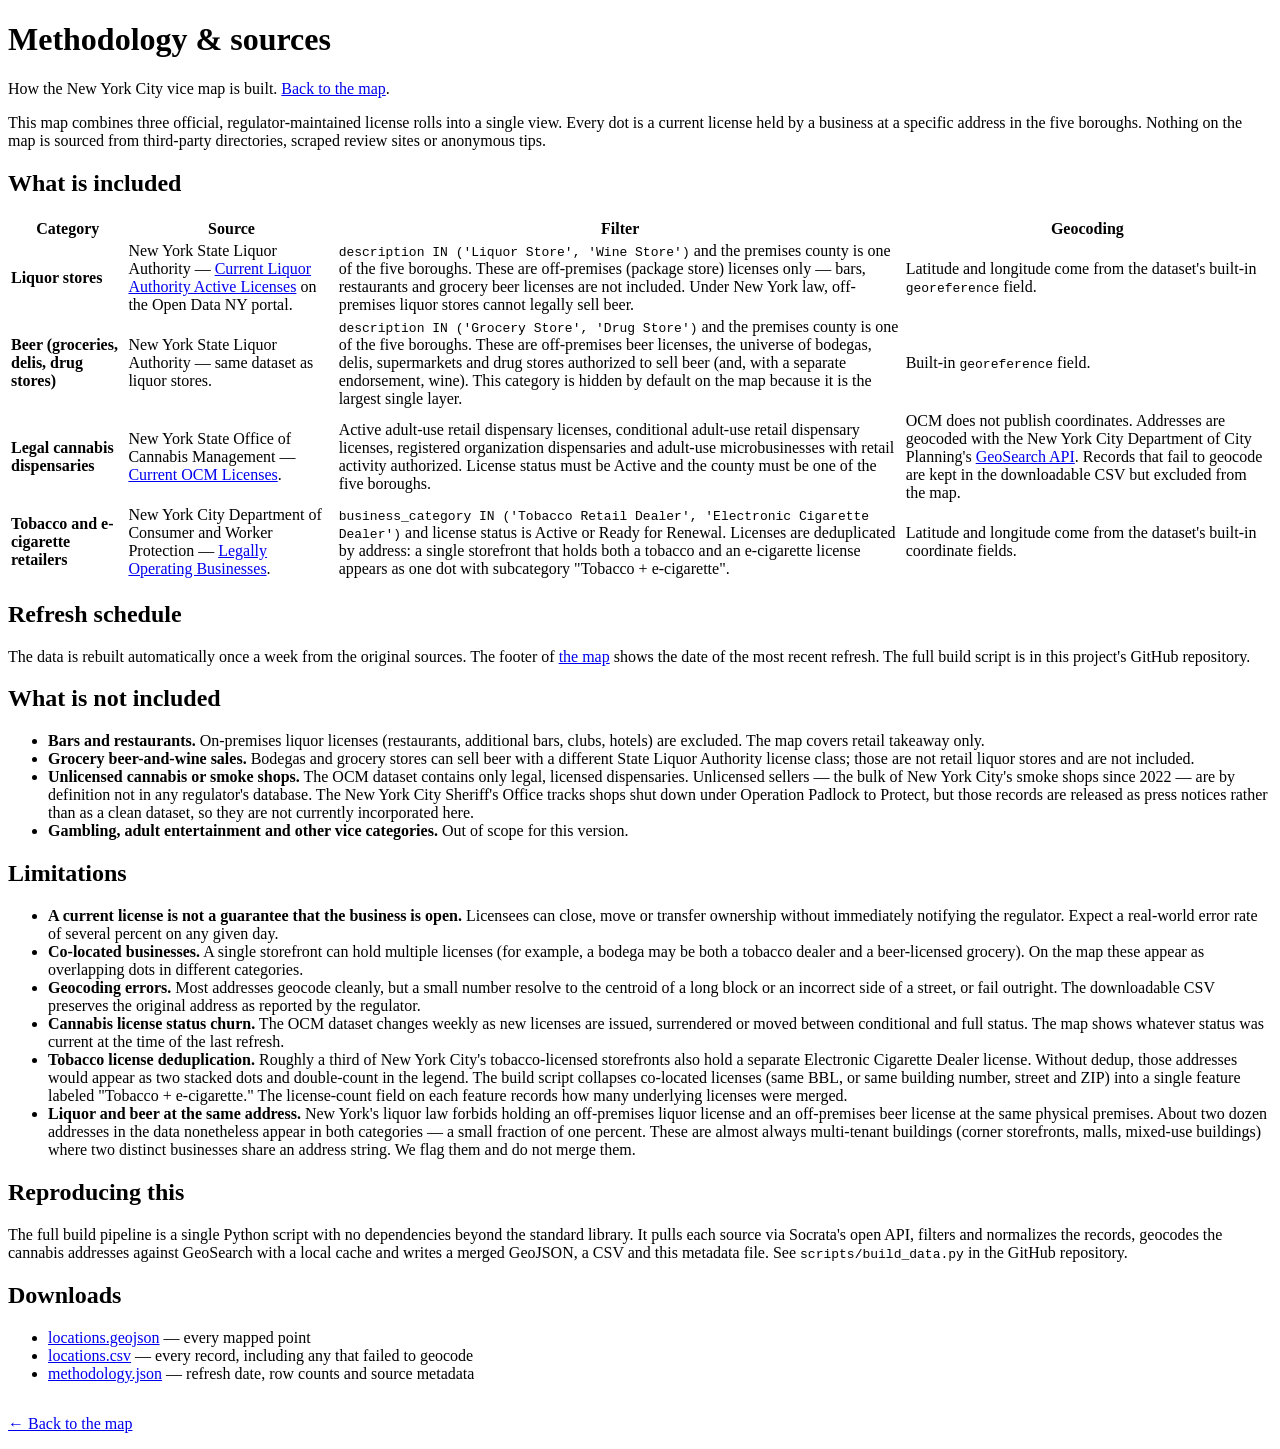
==== docs/methodology.html @ 62e2ad01 "Cut AI-writing tells from page copy Rewrote sentences that read as machine-written (not-X-but-Y reve" ====
<!DOCTYPE html>
<html lang="en">
<head>
<meta charset="UTF-8">
<meta name="viewport" content="width=device-width, initial-scale=1.0">
<title>Methodology — New York City vice map</title>
<link rel="stylesheet" href="assets/styles.css">
</head>
<body>

<header class="topbar">
  <div class="title-block">
    <h1>Methodology &amp; sources</h1>
    <p class="dek">How the New York City vice map is built. <a href="index.html">Back to the map</a>.</p>
  </div>
</header>

<article class="prose">

<p>This map combines three official, regulator-maintained license rolls into a single view. Every dot is a current license held by a business at a specific address in the five boroughs. Nothing on the map is sourced from third-party directories, scraped review sites or anonymous tips.</p>

<h2>What is included</h2>

<table>
  <thead>
    <tr><th>Category</th><th>Source</th><th>Filter</th><th>Geocoding</th></tr>
  </thead>
  <tbody>
    <tr>
      <td><strong>Liquor stores</strong></td>
      <td>New York State Liquor Authority — <a href="https://data.ny.gov/d/9s3h-dpkz" target="_blank" rel="noopener">Current Liquor Authority Active Licenses</a> on the Open Data NY portal.</td>
      <td><code>description IN ('Liquor Store', 'Wine Store')</code> and the premises county is one of the five boroughs. These are off-premises (package store) licenses only — bars, restaurants and grocery beer licenses are not included. Under New York law, off-premises liquor stores cannot legally sell beer.</td>
      <td>Latitude and longitude come from the dataset's built-in <code>georeference</code> field.</td>
    </tr>
    <tr>
      <td><strong>Beer (groceries, delis, drug stores)</strong></td>
      <td>New York State Liquor Authority — same dataset as liquor stores.</td>
      <td><code>description IN ('Grocery Store', 'Drug Store')</code> and the premises county is one of the five boroughs. These are off-premises beer licenses, the universe of bodegas, delis, supermarkets and drug stores authorized to sell beer (and, with a separate endorsement, wine). This category is hidden by default on the map because it is the largest single layer.</td>
      <td>Built-in <code>georeference</code> field.</td>
    </tr>
    <tr>
      <td><strong>Legal cannabis dispensaries</strong></td>
      <td>New York State Office of Cannabis Management — <a href="https://data.ny.gov/d/jskf-tt3q" target="_blank" rel="noopener">Current OCM Licenses</a>.</td>
      <td>Active adult-use retail dispensary licenses, conditional adult-use retail dispensary licenses, registered organization dispensaries and adult-use microbusinesses with retail activity authorized. License status must be Active and the county must be one of the five boroughs.</td>
      <td>OCM does not publish coordinates. Addresses are geocoded with the New York City Department of City Planning's <a href="https://geosearch.planninglabs.nyc/" target="_blank" rel="noopener">GeoSearch API</a>. Records that fail to geocode are kept in the downloadable CSV but excluded from the map.</td>
    </tr>
    <tr>
      <td><strong>Tobacco and e-cigarette retailers</strong></td>
      <td>New York City Department of Consumer and Worker Protection — <a href="https://data.cityofnewyork.us/d/w7w3-xahh" target="_blank" rel="noopener">Legally Operating Businesses</a>.</td>
      <td><code>business_category IN ('Tobacco Retail Dealer', 'Electronic Cigarette Dealer')</code> and license status is Active or Ready for Renewal. Licenses are deduplicated by address: a single storefront that holds both a tobacco and an e-cigarette license appears as one dot with subcategory "Tobacco + e-cigarette".</td>
      <td>Latitude and longitude come from the dataset's built-in coordinate fields.</td>
    </tr>
  </tbody>
</table>

<h2>Refresh schedule</h2>
<p>The data is rebuilt automatically once a week from the original sources. The footer of <a href="index.html">the map</a> shows the date of the most recent refresh. The full build script is in this project's GitHub repository.</p>

<h2>What is not included</h2>
<ul>
  <li><strong>Bars and restaurants.</strong> On-premises liquor licenses (restaurants, additional bars, clubs, hotels) are excluded. The map covers retail takeaway only.</li>
  <li><strong>Grocery beer-and-wine sales.</strong> Bodegas and grocery stores can sell beer with a different State Liquor Authority license class; those are not retail liquor stores and are not included.</li>
  <li><strong>Unlicensed cannabis or smoke shops.</strong> The OCM dataset contains only legal, licensed dispensaries. Unlicensed sellers — the bulk of New York City's smoke shops since 2022 — are by definition not in any regulator's database. The New York City Sheriff's Office tracks shops shut down under Operation Padlock to Protect, but those records are released as press notices rather than as a clean dataset, so they are not currently incorporated here.</li>
  <li><strong>Gambling, adult entertainment and other vice categories.</strong> Out of scope for this version.</li>
</ul>

<h2>Limitations</h2>
<ul>
  <li><strong>A current license is not a guarantee that the business is open.</strong> Licensees can close, move or transfer ownership without immediately notifying the regulator. Expect a real-world error rate of several percent on any given day.</li>
  <li><strong>Co-located businesses.</strong> A single storefront can hold multiple licenses (for example, a bodega may be both a tobacco dealer and a beer-licensed grocery). On the map these appear as overlapping dots in different categories.</li>
  <li><strong>Geocoding errors.</strong> Most addresses geocode cleanly, but a small number resolve to the centroid of a long block or an incorrect side of a street, or fail outright. The downloadable CSV preserves the original address as reported by the regulator.</li>
  <li><strong>Cannabis license status churn.</strong> The OCM dataset changes weekly as new licenses are issued, surrendered or moved between conditional and full status. The map shows whatever status was current at the time of the last refresh.</li>
  <li><strong>Tobacco license deduplication.</strong> Roughly a third of New York City's tobacco-licensed storefronts also hold a separate Electronic Cigarette Dealer license. Without dedup, those addresses would appear as two stacked dots and double-count in the legend. The build script collapses co-located licenses (same BBL, or same building number, street and ZIP) into a single feature labeled "Tobacco + e-cigarette." The license-count field on each feature records how many underlying licenses were merged.</li>
  <li><strong>Liquor and beer at the same address.</strong> New York's liquor law forbids holding an off-premises liquor license and an off-premises beer license at the same physical premises. About two dozen addresses in the data nonetheless appear in both categories — a small fraction of one percent. These are almost always multi-tenant buildings (corner storefronts, malls, mixed-use buildings) where two distinct businesses share an address string. We flag them and do not merge them.</li>
</ul>

<h2>Reproducing this</h2>
<p>The full build pipeline is a single Python script with no dependencies beyond the standard library. It pulls each source via Socrata's open API, filters and normalizes the records, geocodes the cannabis addresses against GeoSearch with a local cache and writes a merged GeoJSON, a CSV and this metadata file. See <code>scripts/build_data.py</code> in the GitHub repository.</p>

<h2>Downloads</h2>
<ul>
  <li><a href="data/locations.geojson">locations.geojson</a> — every mapped point</li>
  <li><a href="data/locations.csv">locations.csv</a> — every record, including any that failed to geocode</li>
  <li><a href="data/methodology.json">methodology.json</a> — refresh date, row counts and source metadata</li>
</ul>

<p style="margin-top:32px;"><a href="index.html">← Back to the map</a></p>

</article>
</body>
</html>
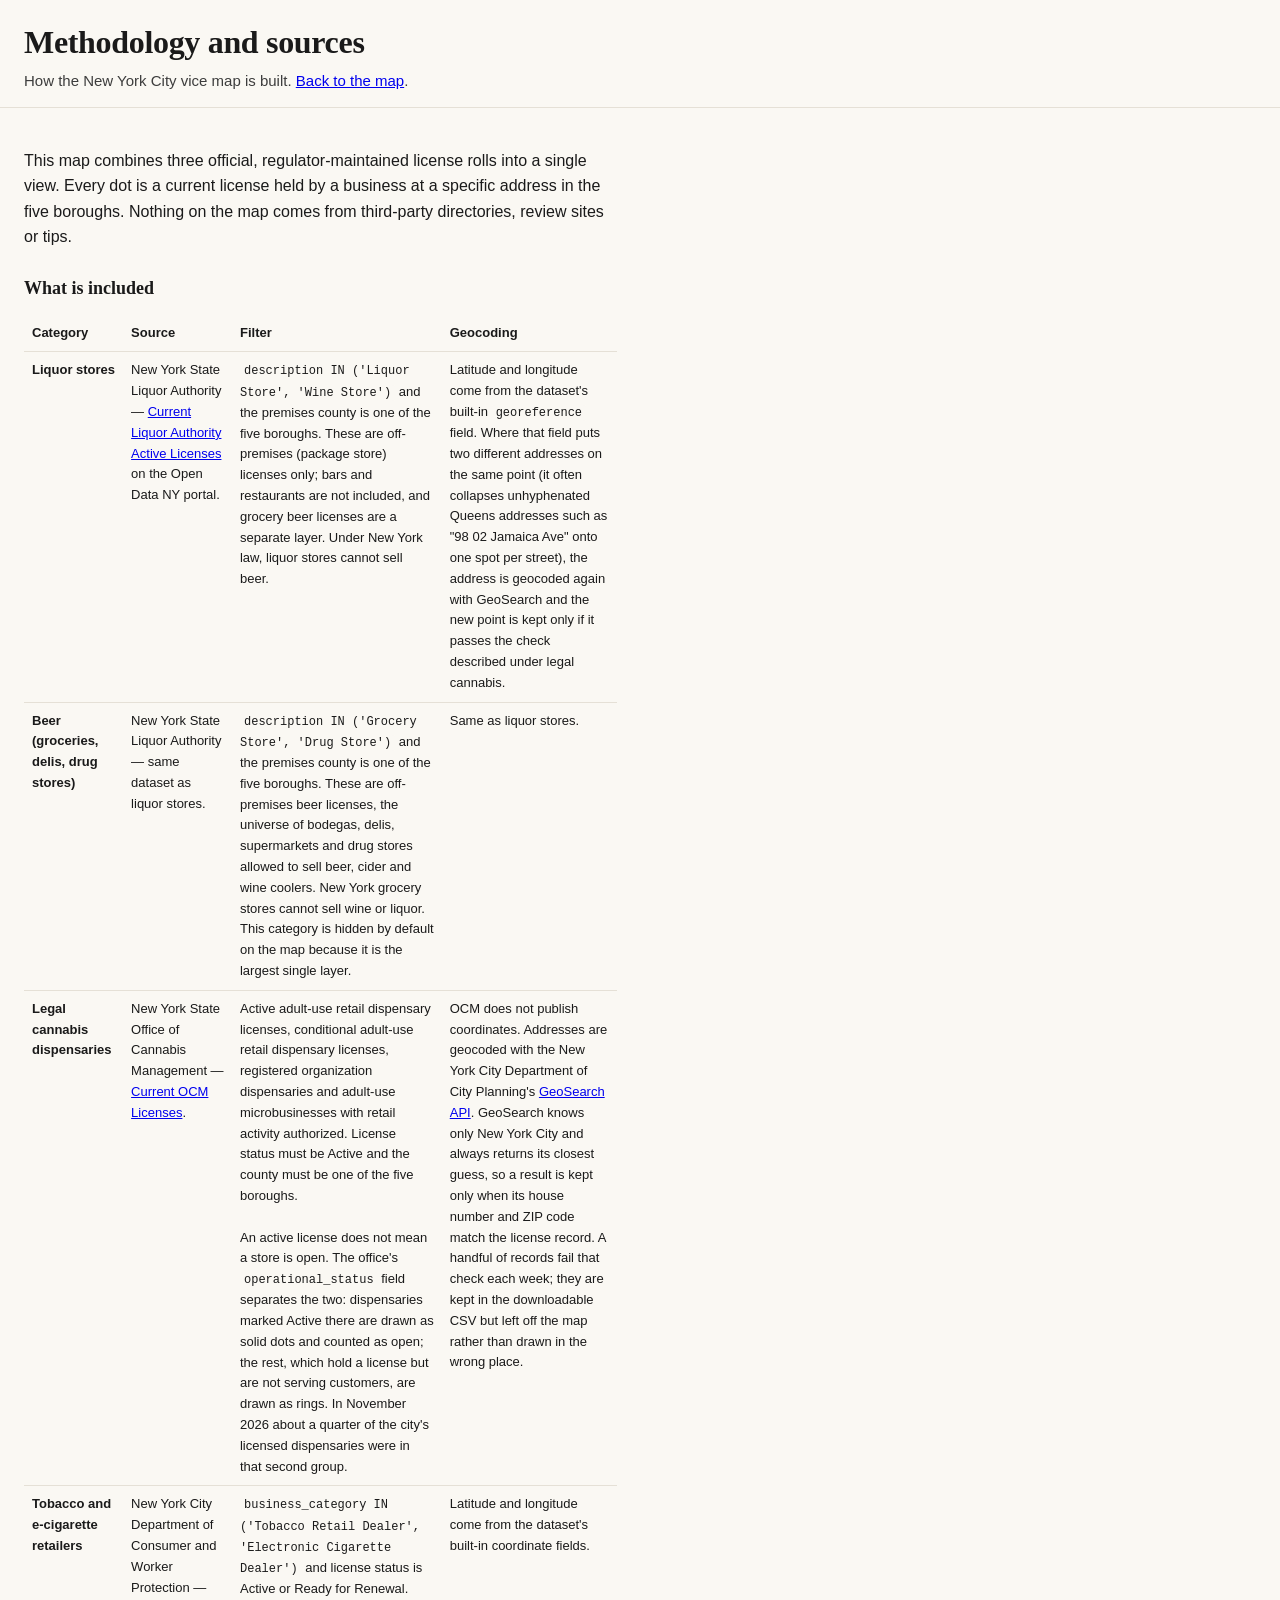
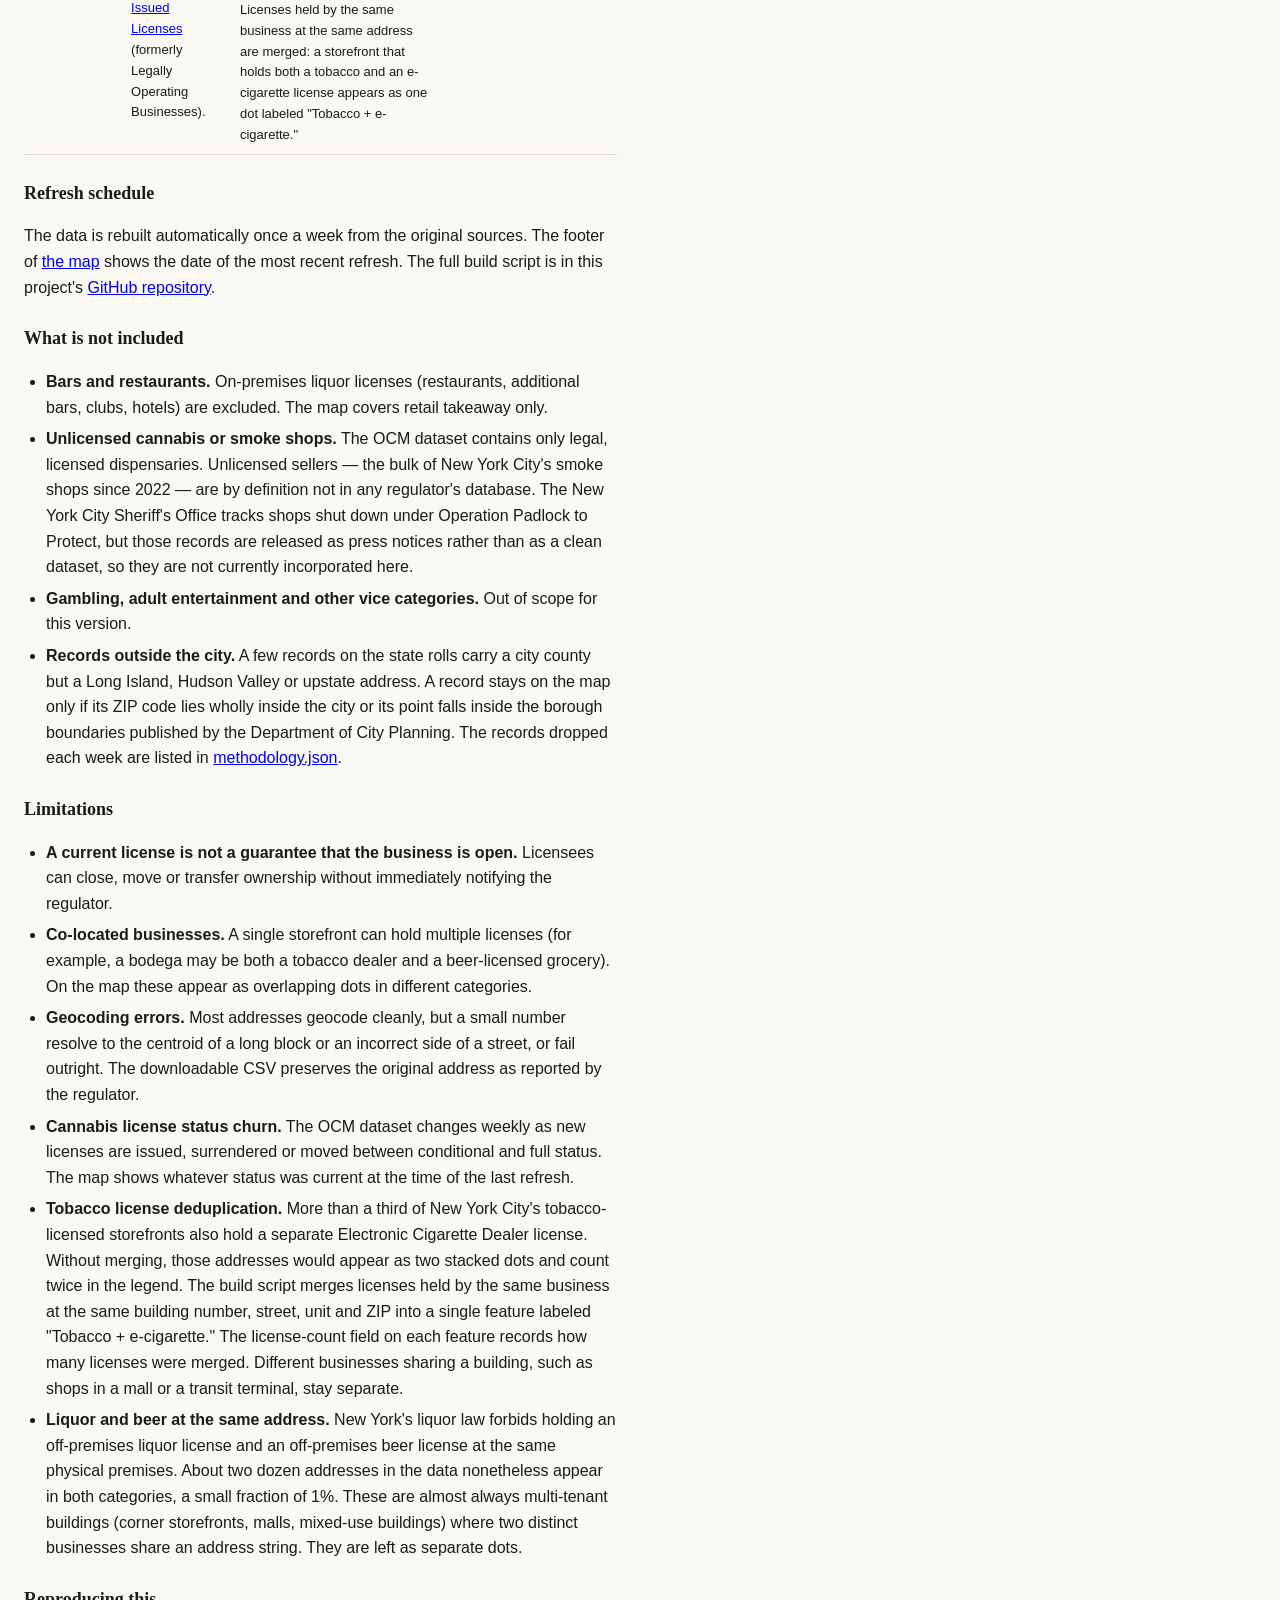
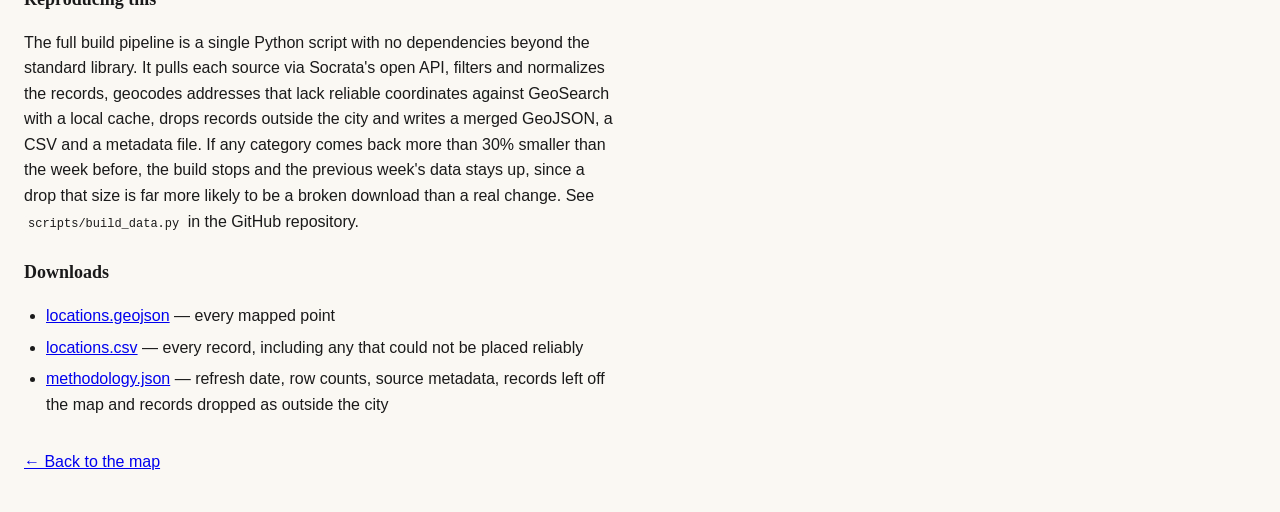
==== commit e52bcb55: "Rebuild the map page and correct the methodology Page: - Plain dots drawn on canvas replace per-cate" ====
--- a/docs/methodology.html
+++ b/docs/methodology.html
@@ -3,85 +3,85 @@
 <head>
 <meta charset="UTF-8">
 <meta name="viewport" content="width=device-width, initial-scale=1.0">
-<title>Methodology — New York City vice map</title>
+<title>Methodology: New York City vice map</title>
 <link rel="stylesheet" href="assets/styles.css">
 </head>
 <body>
 
 <header class="topbar">
-  <div class="title-block">
-    <h1>Methodology &amp; sources</h1>
-    <p class="dek">How the New York City vice map is built. <a href="index.html">Back to the map</a>.</p>
-  </div>
+<div class="title-block">
+<h1>Methodology and sources</h1>
+<p class="dek">How the New York City vice map is built. <a href="index.html">Back to the map</a>.</p>
+</div>
 </header>
 
 <article class="prose">
 
-<p>This map combines three official, regulator-maintained license rolls into a single view. Every dot is a current license held by a business at a specific address in the five boroughs. Nothing on the map is sourced from third-party directories, scraped review sites or anonymous tips.</p>
+<p>This map combines three official, regulator-maintained license rolls into a single view. Every dot is a current license held by a business at a specific address in the five boroughs. Nothing on the map comes from third-party directories, review sites or tips.</p>
 
 <h2>What is included</h2>
 
 <table>
-  <thead>
-    <tr><th>Category</th><th>Source</th><th>Filter</th><th>Geocoding</th></tr>
-  </thead>
-  <tbody>
-    <tr>
-      <td><strong>Liquor stores</strong></td>
-      <td>New York State Liquor Authority — <a href="https://data.ny.gov/d/9s3h-dpkz" target="_blank" rel="noopener">Current Liquor Authority Active Licenses</a> on the Open Data NY portal.</td>
-      <td><code>description IN ('Liquor Store', 'Wine Store')</code> and the premises county is one of the five boroughs. These are off-premises (package store) licenses only — bars, restaurants and grocery beer licenses are not included. Under New York law, off-premises liquor stores cannot legally sell beer.</td>
-      <td>Latitude and longitude come from the dataset's built-in <code>georeference</code> field.</td>
-    </tr>
-    <tr>
-      <td><strong>Beer (groceries, delis, drug stores)</strong></td>
-      <td>New York State Liquor Authority — same dataset as liquor stores.</td>
-      <td><code>description IN ('Grocery Store', 'Drug Store')</code> and the premises county is one of the five boroughs. These are off-premises beer licenses, the universe of bodegas, delis, supermarkets and drug stores authorized to sell beer (and, with a separate endorsement, wine). This category is hidden by default on the map because it is the largest single layer.</td>
-      <td>Built-in <code>georeference</code> field.</td>
-    </tr>
-    <tr>
-      <td><strong>Legal cannabis dispensaries</strong></td>
-      <td>New York State Office of Cannabis Management — <a href="https://data.ny.gov/d/jskf-tt3q" target="_blank" rel="noopener">Current OCM Licenses</a>.</td>
-      <td>Active adult-use retail dispensary licenses, conditional adult-use retail dispensary licenses, registered organization dispensaries and adult-use microbusinesses with retail activity authorized. License status must be Active and the county must be one of the five boroughs.</td>
-      <td>OCM does not publish coordinates. Addresses are geocoded with the New York City Department of City Planning's <a href="https://geosearch.planninglabs.nyc/" target="_blank" rel="noopener">GeoSearch API</a>. Records that fail to geocode are kept in the downloadable CSV but excluded from the map.</td>
-    </tr>
-    <tr>
-      <td><strong>Tobacco and e-cigarette retailers</strong></td>
-      <td>New York City Department of Consumer and Worker Protection — <a href="https://data.cityofnewyork.us/d/w7w3-xahh" target="_blank" rel="noopener">Legally Operating Businesses</a>.</td>
-      <td><code>business_category IN ('Tobacco Retail Dealer', 'Electronic Cigarette Dealer')</code> and license status is Active or Ready for Renewal. Licenses are deduplicated by address: a single storefront that holds both a tobacco and an e-cigarette license appears as one dot with subcategory "Tobacco + e-cigarette".</td>
-      <td>Latitude and longitude come from the dataset's built-in coordinate fields.</td>
-    </tr>
-  </tbody>
+<thead>
+<tr><th>Category</th><th>Source</th><th>Filter</th><th>Geocoding</th></tr>
+</thead>
+<tbody>
+<tr>
+<td><strong>Liquor stores</strong></td>
+<td>New York State Liquor Authority — <a href="https://data.ny.gov/d/9s3h-dpkz" target="_blank" rel="noopener">Current Liquor Authority Active Licenses</a> on the Open Data NY portal.</td>
+<td><code>description IN ('Liquor Store', 'Wine Store')</code> and the premises county is one of the five boroughs. These are off-premises (package store) licenses only; bars and restaurants are not included, and grocery beer licenses are a separate layer. Under New York law, liquor stores cannot sell beer.</td>
+<td>Latitude and longitude come from the dataset's built-in <code>georeference</code> field. Where that field puts two different addresses on the same point (it often collapses unhyphenated Queens addresses such as "98 02 Jamaica Ave" onto one spot per street), the address is geocoded again with GeoSearch and the new point is kept only if it passes the check described under legal cannabis.</td>
+</tr>
+<tr>
+<td><strong>Beer (groceries, delis, drug stores)</strong></td>
+<td>New York State Liquor Authority — same dataset as liquor stores.</td>
+<td><code>description IN ('Grocery Store', 'Drug Store')</code> and the premises county is one of the five boroughs. These are off-premises beer licenses, the universe of bodegas, delis, supermarkets and drug stores allowed to sell beer, cider and wine coolers. New York grocery stores cannot sell wine or liquor. This category is hidden by default on the map because it is the largest single layer.</td>
+<td>Same as liquor stores.</td>
+</tr>
+<tr>
+<td><strong>Legal cannabis dispensaries</strong></td>
+<td>New York State Office of Cannabis Management — <a href="https://data.ny.gov/d/jskf-tt3q" target="_blank" rel="noopener">Current OCM Licenses</a>.</td>
+<td>Active adult-use retail dispensary licenses, conditional adult-use retail dispensary licenses, registered organization dispensaries and adult-use microbusinesses with retail activity authorized. License status must be Active and the county must be one of the five boroughs.<br><br>An active license does not mean a store is open. The office's <code>operational_status</code> field separates the two: dispensaries marked Active there are drawn as solid dots and counted as open; the rest, which hold a license but are not serving customers, are drawn as rings. In November 2026 about a quarter of the city's licensed dispensaries were in that second group.</td>
+<td>OCM does not publish coordinates. Addresses are geocoded with the New York City Department of City Planning's <a href="https://geosearch.planninglabs.nyc/" target="_blank" rel="noopener">GeoSearch API</a>. GeoSearch knows only New York City and always returns its closest guess, so a result is kept only when its house number and ZIP code match the license record. A handful of records fail that check each week; they are kept in the downloadable CSV but left off the map rather than drawn in the wrong place.</td>
+</tr>
+<tr>
+<td><strong>Tobacco and e-cigarette retailers</strong></td>
+<td>New York City Department of Consumer and Worker Protection — <a href="https://data.cityofnewyork.us/d/w7w3-xahh" target="_blank" rel="noopener">Issued Licenses</a> (formerly Legally Operating Businesses).</td>
+<td><code>business_category IN ('Tobacco Retail Dealer', 'Electronic Cigarette Dealer')</code> and license status is Active or Ready for Renewal. Licenses held by the same business at the same address are merged: a storefront that holds both a tobacco and an e-cigarette license appears as one dot labeled "Tobacco + e-cigarette."</td>
+<td>Latitude and longitude come from the dataset's built-in coordinate fields.</td>
+</tr>
+</tbody>
 </table>
 
 <h2>Refresh schedule</h2>
-<p>The data is rebuilt automatically once a week from the original sources. The footer of <a href="index.html">the map</a> shows the date of the most recent refresh. The full build script is in this project's GitHub repository.</p>
+<p>The data is rebuilt automatically once a week from the original sources. The footer of <a href="index.html">the map</a> shows the date of the most recent refresh. The full build script is in this project's <a href="https://github.com/vitalcity-nyc/nyc-vice-map" target="_blank" rel="noopener">GitHub repository</a>.</p>
 
 <h2>What is not included</h2>
 <ul>
-  <li><strong>Bars and restaurants.</strong> On-premises liquor licenses (restaurants, additional bars, clubs, hotels) are excluded. The map covers retail takeaway only.</li>
-  <li><strong>Grocery beer-and-wine sales.</strong> Bodegas and grocery stores can sell beer with a different State Liquor Authority license class; those are not retail liquor stores and are not included.</li>
-  <li><strong>Unlicensed cannabis or smoke shops.</strong> The OCM dataset contains only legal, licensed dispensaries. Unlicensed sellers — the bulk of New York City's smoke shops since 2022 — are by definition not in any regulator's database. The New York City Sheriff's Office tracks shops shut down under Operation Padlock to Protect, but those records are released as press notices rather than as a clean dataset, so they are not currently incorporated here.</li>
-  <li><strong>Gambling, adult entertainment and other vice categories.</strong> Out of scope for this version.</li>
+<li><strong>Bars and restaurants.</strong> On-premises liquor licenses (restaurants, additional bars, clubs, hotels) are excluded. The map covers retail takeaway only.</li>
+<li><strong>Unlicensed cannabis or smoke shops.</strong> The OCM dataset contains only legal, licensed dispensaries. Unlicensed sellers — the bulk of New York City's smoke shops since 2022 — are by definition not in any regulator's database. The New York City Sheriff's Office tracks shops shut down under Operation Padlock to Protect, but those records are released as press notices rather than as a clean dataset, so they are not currently incorporated here.</li>
+<li><strong>Gambling, adult entertainment and other vice categories.</strong> Out of scope for this version.</li>
+<li><strong>Records outside the city.</strong> A few records on the state rolls carry a city county but a Long Island, Hudson Valley or upstate address. A record stays on the map only if its ZIP code lies wholly inside the city or its point falls inside the borough boundaries published by the Department of City Planning. The records dropped each week are listed in <a href="data/methodology.json">methodology.json</a>.</li>
 </ul>
 
 <h2>Limitations</h2>
 <ul>
-  <li><strong>A current license is not a guarantee that the business is open.</strong> Licensees can close, move or transfer ownership without immediately notifying the regulator. Expect a real-world error rate of several percent on any given day.</li>
-  <li><strong>Co-located businesses.</strong> A single storefront can hold multiple licenses (for example, a bodega may be both a tobacco dealer and a beer-licensed grocery). On the map these appear as overlapping dots in different categories.</li>
-  <li><strong>Geocoding errors.</strong> Most addresses geocode cleanly, but a small number resolve to the centroid of a long block or an incorrect side of a street, or fail outright. The downloadable CSV preserves the original address as reported by the regulator.</li>
-  <li><strong>Cannabis license status churn.</strong> The OCM dataset changes weekly as new licenses are issued, surrendered or moved between conditional and full status. The map shows whatever status was current at the time of the last refresh.</li>
-  <li><strong>Tobacco license deduplication.</strong> Roughly a third of New York City's tobacco-licensed storefronts also hold a separate Electronic Cigarette Dealer license. Without dedup, those addresses would appear as two stacked dots and double-count in the legend. The build script collapses co-located licenses (same BBL, or same building number, street and ZIP) into a single feature labeled "Tobacco + e-cigarette." The license-count field on each feature records how many underlying licenses were merged.</li>
-  <li><strong>Liquor and beer at the same address.</strong> New York's liquor law forbids holding an off-premises liquor license and an off-premises beer license at the same physical premises. About two dozen addresses in the data nonetheless appear in both categories — a small fraction of one percent. These are almost always multi-tenant buildings (corner storefronts, malls, mixed-use buildings) where two distinct businesses share an address string. We flag them and do not merge them.</li>
+<li><strong>A current license is not a guarantee that the business is open.</strong> Licensees can close, move or transfer ownership without immediately notifying the regulator.</li>
+<li><strong>Co-located businesses.</strong> A single storefront can hold multiple licenses (for example, a bodega may be both a tobacco dealer and a beer-licensed grocery). On the map these appear as overlapping dots in different categories.</li>
+<li><strong>Geocoding errors.</strong> Most addresses geocode cleanly, but a small number resolve to the centroid of a long block or an incorrect side of a street, or fail outright. The downloadable CSV preserves the original address as reported by the regulator.</li>
+<li><strong>Cannabis license status churn.</strong> The OCM dataset changes weekly as new licenses are issued, surrendered or moved between conditional and full status. The map shows whatever status was current at the time of the last refresh.</li>
+<li><strong>Tobacco license deduplication.</strong> More than a third of New York City's tobacco-licensed storefronts also hold a separate Electronic Cigarette Dealer license. Without merging, those addresses would appear as two stacked dots and count twice in the legend. The build script merges licenses held by the same business at the same building number, street, unit and ZIP into a single feature labeled "Tobacco + e-cigarette." The license-count field on each feature records how many licenses were merged. Different businesses sharing a building, such as shops in a mall or a transit terminal, stay separate.</li>
+<li><strong>Liquor and beer at the same address.</strong> New York's liquor law forbids holding an off-premises liquor license and an off-premises beer license at the same physical premises. About two dozen addresses in the data nonetheless appear in both categories, a small fraction of 1%. These are almost always multi-tenant buildings (corner storefronts, malls, mixed-use buildings) where two distinct businesses share an address string. They are left as separate dots.</li>
 </ul>
 
 <h2>Reproducing this</h2>
-<p>The full build pipeline is a single Python script with no dependencies beyond the standard library. It pulls each source via Socrata's open API, filters and normalizes the records, geocodes the cannabis addresses against GeoSearch with a local cache and writes a merged GeoJSON, a CSV and this metadata file. See <code>scripts/build_data.py</code> in the GitHub repository.</p>
+<p>The full build pipeline is a single Python script with no dependencies beyond the standard library. It pulls each source via Socrata's open API, filters and normalizes the records, geocodes addresses that lack reliable coordinates against GeoSearch with a local cache, drops records outside the city and writes a merged GeoJSON, a CSV and a metadata file. If any category comes back more than 30% smaller than the week before, the build stops and the previous week's data stays up, since a drop that size is far more likely to be a broken download than a real change. See <code>scripts/build_data.py</code> in the GitHub repository.</p>
 
 <h2>Downloads</h2>
 <ul>
-  <li><a href="data/locations.geojson">locations.geojson</a> — every mapped point</li>
-  <li><a href="data/locations.csv">locations.csv</a> — every record, including any that failed to geocode</li>
-  <li><a href="data/methodology.json">methodology.json</a> — refresh date, row counts and source metadata</li>
+<li><a href="data/locations.geojson">locations.geojson</a> — every mapped point</li>
+<li><a href="data/locations.csv">locations.csv</a> — every record, including any that could not be placed reliably</li>
+<li><a href="data/methodology.json">methodology.json</a> — refresh date, row counts, source metadata, records left off the map and records dropped as outside the city</li>
 </ul>
 
 <p style="margin-top:32px;"><a href="index.html">← Back to the map</a></p>
--- a/docs/assets/styles.css
+++ b/docs/assets/styles.css
@@ -0,0 +1,443 @@
+/* Vital City tokens */
+:root {
+  --vc-bg: #faf8f3;
+  --vc-ink: #1a1a1a;
+  --vc-muted: #666;
+  --vc-rule: #e5e0d6;
+  --vc-accent: #b8312f;
+  --liquor: #b0203f;
+  --cannabis: #2e7d4f;
+  --tobacco: #e0a020;
+  --beer: #2f6690;
+  --serif: 'Georgia', 'Times New Roman', serif;
+  --sans: -apple-system, BlinkMacSystemFont, 'Inter', 'Segoe UI', Helvetica, Arial, sans-serif;
+}
+
+* { box-sizing: border-box; }
+[hidden] { display: none !important; }
+html, body { margin: 0; padding: 0; }
+body {
+  font-family: var(--sans);
+  color: var(--vc-ink);
+  background: var(--vc-bg);
+  line-height: 1.5;
+  -webkit-font-smoothing: antialiased;
+}
+
+.topbar {
+  position: relative;
+  padding: 18px 24px 14px;
+  border-bottom: 1px solid var(--vc-rule);
+  background: var(--vc-bg);
+}
+.wordmark {
+  font-family: var(--serif);
+  font-weight: 700;
+  letter-spacing: 0.18em;
+  font-size: 13px;
+  color: var(--vc-accent);
+  margin-bottom: 8px;
+}
+.title-block h1 {
+  font-family: var(--serif);
+  font-size: clamp(22px, 3.2vw, 32px);
+  margin: 0 0 4px;
+  font-weight: 700;
+  letter-spacing: -0.01em;
+}
+.title-block .dek {
+  margin: 0;
+  color: #3d3d3d;
+  font-size: 15px;
+  max-width: 72ch;
+}
+.methodology-link {
+  position: absolute;
+  top: 22px;
+  right: 24px;
+  font-size: 12px;
+  color: var(--vc-muted);
+  text-decoration: none;
+  border-bottom: 1px solid var(--vc-muted);
+}
+.methodology-link:hover { color: var(--vc-ink); border-bottom-color: var(--vc-ink); }
+
+#controls {
+  padding: 12px 24px;
+  background: #fff;
+  border-bottom: 1px solid var(--vc-rule);
+  display: flex;
+  flex-direction: column;
+  gap: 10px;
+}
+.control-row {
+  display: flex;
+  flex-wrap: wrap;
+  gap: 14px;
+  align-items: center;
+}
+.cat-toggle {
+  display: inline-flex;
+  align-items: center;
+  gap: 8px;
+  font-size: 14px;
+  cursor: pointer;
+  user-select: none;
+}
+.cat-toggle input {
+  accent-color: var(--vc-ink);
+  width: 16px; height: 16px;
+}
+.cat-toggle .dot {
+  display: inline-block;
+  width: 11px; height: 11px;
+  border-radius: 50%;
+  border: 1.5px solid #fff;
+  box-shadow: 0 0 0 1px rgba(0,0,0,0.15);
+}
+.cat-liquor   .dot { background: var(--liquor);   }
+.cat-cannabis .dot { background: var(--cannabis); }
+.cat-tobacco  .dot { background: var(--tobacco);  }
+.cat-beer     .dot { background: var(--beer);     }
+.cat-toggle .count {
+  color: var(--vc-muted);
+  font-size: 12px;
+  font-variant-numeric: tabular-nums;
+}
+
+#borough-filter, #search, #radius-select {
+  font: inherit;
+  font-size: 14px;
+  padding: 6px 10px;
+  border: 1px solid var(--vc-rule);
+  border-radius: 4px;
+  background: #fff;
+}
+.search-wrap {
+  position: relative;
+  flex: 1;
+  min-width: 180px;
+  max-width: 360px;
+}
+#search { width: 100%; }
+.suggestions {
+  position: absolute;
+  top: calc(100% + 2px);
+  left: 0;
+  right: 0;
+  background: #fff;
+  border: 1px solid var(--vc-rule);
+  border-radius: 4px;
+  box-shadow: 0 4px 14px rgba(0,0,0,0.08);
+  max-height: 320px;
+  overflow-y: auto;
+  z-index: 1000;
+}
+.suggestion {
+  display: flex;
+  align-items: center;
+  gap: 8px;
+  padding: 8px 10px;
+  cursor: pointer;
+  border-bottom: 1px solid var(--vc-rule);
+  font-size: 13px;
+  line-height: 1.3;
+}
+.suggestion:last-child { border-bottom: none; }
+.suggestion:hover, .suggestion.active { background: var(--vc-bg); }
+.suggestion .s-dot {
+  flex: 0 0 9px;
+  width: 9px; height: 9px;
+  border-radius: 50%;
+}
+.suggestion .s-text { min-width: 0; flex: 1; }
+.suggestion .s-name {
+  font-weight: 600;
+  white-space: nowrap;
+  overflow: hidden;
+  text-overflow: ellipsis;
+}
+.suggestion .s-addr {
+  color: var(--vc-muted);
+  font-size: 12px;
+  white-space: nowrap;
+  overflow: hidden;
+  text-overflow: ellipsis;
+}
+.suggestion mark { background: #fff3a0; color: inherit; padding: 0; }
+#reset-btn {
+  font: inherit;
+  font-size: 13px;
+  padding: 6px 12px;
+  border: 1px solid var(--vc-rule);
+  background: #fff;
+  border-radius: 4px;
+  cursor: pointer;
+}
+#reset-btn:hover { background: var(--vc-bg); }
+.visible-count {
+  font-size: 12px;
+  color: var(--vc-muted);
+  margin-left: auto;
+  font-variant-numeric: tabular-nums;
+}
+
+#map {
+  width: 100%;
+  height: 60vh;
+  min-height: 420px;
+  position: relative;
+}
+
+.nearby-panel {
+  position: absolute;
+  top: 12px;
+  right: 12px;
+  z-index: 500;
+  width: 300px;
+  max-height: calc(100% - 24px);
+  background: #fff;
+  border: 1px solid var(--vc-rule);
+  border-radius: 6px;
+  box-shadow: 0 4px 18px rgba(0,0,0,0.12);
+  display: flex;
+  flex-direction: column;
+  overflow: hidden;
+}
+.nearby-panel header {
+  display: flex;
+  align-items: center;
+  justify-content: space-between;
+  padding: 10px 12px;
+  border-bottom: 1px solid var(--vc-rule);
+  background: var(--vc-bg);
+}
+.nearby-panel h3 {
+  margin: 0;
+  font-family: var(--serif);
+  font-size: 14px;
+  line-height: 1.3;
+  font-weight: 700;
+}
+#nearby-close {
+  background: none;
+  border: none;
+  font-size: 22px;
+  line-height: 1;
+  cursor: pointer;
+  color: var(--vc-muted);
+  padding: 0 4px;
+}
+#nearby-close:hover { color: var(--vc-ink); }
+.nearby-summary {
+  padding: 10px 12px;
+  font-size: 12px;
+  color: var(--vc-muted);
+  border-bottom: 1px solid var(--vc-rule);
+  display: flex;
+  flex-wrap: wrap;
+  gap: 6px 12px;
+}
+.nearby-summary .ns-cat {
+  display: inline-flex;
+  align-items: center;
+  gap: 4px;
+  font-size: 12px;
+  color: var(--vc-ink);
+}
+.nearby-summary .ns-cat .ns-dot {
+  width: 8px; height: 8px; border-radius: 50%;
+}
+.nearby-list {
+  list-style: none;
+  margin: 0;
+  padding: 0;
+  overflow-y: auto;
+  flex: 1;
+}
+.nearby-list li {
+  padding: 8px 12px;
+  border-bottom: 1px solid var(--vc-rule);
+  cursor: pointer;
+  font-size: 13px;
+  display: flex;
+  gap: 8px;
+  align-items: flex-start;
+}
+.nearby-list li:hover { background: var(--vc-bg); }
+.nearby-list li:last-child { border-bottom: none; }
+.nearby-list .nl-dot {
+  width: 9px; height: 9px;
+  border-radius: 50%;
+  flex: 0 0 9px;
+  margin-top: 4px;
+}
+.nearby-list .nl-text { min-width: 0; flex: 1; }
+.nearby-list .nl-name {
+  font-weight: 600;
+  white-space: nowrap;
+  overflow: hidden;
+  text-overflow: ellipsis;
+}
+.nearby-list .nl-meta {
+  font-size: 11px;
+  color: var(--vc-muted);
+  white-space: nowrap;
+  overflow: hidden;
+  text-overflow: ellipsis;
+}
+.nearby-list .nl-dist {
+  font-size: 11px;
+  color: var(--vc-muted);
+  font-variant-numeric: tabular-nums;
+  margin-left: 6px;
+  flex-shrink: 0;
+}
+
+@media (max-width: 700px) {
+  .nearby-panel { width: calc(100% - 24px); max-height: 50%; top: auto; bottom: 12px; }
+}
+
+#table-section {
+  padding: 24px;
+  background: #fff;
+  border-top: 1px solid var(--vc-rule);
+}
+#table-section h2 {
+  font-family: var(--serif);
+  font-size: 20px;
+  margin: 0 0 12px;
+}
+#table { font-size: 13px; }
+
+.site-footer {
+  padding: 20px 24px 40px;
+  border-top: 1px solid var(--vc-rule);
+  font-size: 12px;
+  color: var(--vc-muted);
+  background: var(--vc-bg);
+}
+.site-footer p { margin: 0 0 6px; max-width: 80ch; }
+.site-footer a { color: var(--vc-muted); }
+.site-footer .meta { font-size: 11px; }
+
+/* Popup styling */
+.leaflet-popup-content {
+  font-family: var(--sans);
+  font-size: 13px;
+  line-height: 1.5;
+  margin: 10px 14px;
+}
+.leaflet-popup-content .pop-name {
+  font-weight: 700;
+  font-size: 14px;
+  margin-bottom: 2px;
+}
+.leaflet-popup-content .pop-cat {
+  display: inline-block;
+  font-size: 10px;
+  text-transform: uppercase;
+  letter-spacing: 0.06em;
+  padding: 1px 6px;
+  border-radius: 3px;
+  color: #fff;
+  margin-bottom: 6px;
+}
+.pop-cat.liquor   { background: var(--liquor);   }
+.pop-cat.cannabis { background: var(--cannabis); }
+.pop-cat.tobacco  { background: var(--tobacco);  }
+.pop-cat.beer     { background: var(--beer);     }
+.leaflet-popup-content .pop-addr { color: var(--vc-muted); margin-bottom: 4px; }
+.leaflet-popup-content .pop-meta { font-size: 11px; color: var(--vc-muted); }
+.leaflet-popup-content a { color: var(--vc-accent); }
+
+/* Tabulator overrides */
+.tabulator { background: #fff; border: 1px solid var(--vc-rule); border-radius: 4px; }
+.tabulator .tabulator-header { background: var(--vc-bg); }
+.tabulator-row .tabulator-cell { padding: 8px 10px; }
+.tabulator .cat-pill {
+  display: inline-block;
+  font-size: 10px;
+  text-transform: uppercase;
+  letter-spacing: 0.05em;
+  padding: 1px 6px;
+  border-radius: 3px;
+  color: #fff;
+}
+.cat-pill.liquor   { background: var(--liquor);   }
+.cat-pill.cannabis { background: var(--cannabis); }
+.cat-pill.tobacco  { background: var(--tobacco);  }
+.cat-pill.beer     { background: var(--beer);     }
+
+@media (max-width: 700px) {
+  .topbar { padding: 14px 16px 10px; }
+  .methodology-link { top: 16px; right: 16px; }
+  #controls { padding: 10px 16px; }
+  #map { height: 55vh; min-height: 360px; }
+  #table-section { padding: 16px; }
+}
+
+/* Methodology page */
+.prose {
+  max-width: 72ch;
+  padding: 24px;
+  line-height: 1.6;
+}
+.prose h1, .prose h2 {
+  font-family: var(--serif);
+}
+.prose h1 { font-size: 28px; margin: 0 0 6px; }
+.prose h2 { font-size: 18px; margin: 24px 0 8px; }
+.prose table {
+  width: 100%; border-collapse: collapse; font-size: 13px; margin: 12px 0;
+}
+.prose th, .prose td {
+  text-align: left; padding: 8px; border-bottom: 1px solid var(--vc-rule);
+  vertical-align: top;
+}
+.prose th { background: var(--vc-bg); }
+.prose code {
+  font-size: 12px; background: var(--vc-bg);
+  padding: 1px 4px; border-radius: 3px;
+}
+.prose ul { padding-left: 22px; }
+.prose li { margin-bottom: 6px; }
+
+/* Additions, Nov. 2026 */
+.inline-label { display: inline-flex; align-items: center; gap: 6px; font-size: 14px; color: var(--vc-muted); }
+.cannabis-note { margin: 0; font-size: 12px; color: var(--vc-muted); display: flex; align-items: center; gap: 6px; }
+.cannabis-note:empty { display: none; }
+.pop-dot {
+  display: inline-block; width: 9px; height: 9px; border-radius: 50%;
+  background: var(--c); border: 1.5px solid var(--c); flex: 0 0 9px; margin-right: 5px; vertical-align: -1px;
+}
+.pop-dot.hollow { background: transparent; }
+.leaflet-popup-content .pop-cat {
+  font-size: 12px; color: var(--vc-ink); margin-bottom: 4px; padding: 0;
+  text-transform: none; letter-spacing: 0; background: none;
+}
+.pop-cat.liquor, .pop-cat.cannabis, .pop-cat.tobacco, .pop-cat.beer { background: none; }
+.leaflet-popup-content .pop-status { font-size: 12px; font-weight: 600; margin-bottom: 4px; }
+.leaflet-popup-content .pop-meta { word-break: break-word; }
+.anchor-pin { background: #1a1a1a; border: 3px solid #fff; border-radius: 50%; box-shadow: 0 0 0 1.5px #1a1a1a; }
+.nearby-summary .ns-total { width: 100%; font-weight: 600; color: var(--vc-ink); font-size: 13px; }
+.nearby-list .nl-dot { background: var(--c); border: 1.5px solid var(--c); }
+.nearby-list .nl-dot.hollow { background: transparent; }
+.nearby-list .nl-name, .nearby-list .nl-meta { display: block; }
+.nearby-list .nl-more { cursor: default; color: var(--vc-muted); font-size: 12px; justify-content: center; }
+.nearby-list li:focus { outline: 2px solid var(--vc-ink); outline-offset: -2px; }
+.suggestion { flex-direction: column; align-items: flex-start; gap: 0; }
+.suggestion.empty { color: var(--vc-muted); cursor: default; }
+.table-head { display: flex; align-items: baseline; justify-content: space-between; flex-wrap: wrap; gap: 8px; }
+.table-head h2 { margin-bottom: 4px !important; }
+.downloads { margin: 0; font-size: 13px; color: var(--vc-muted); }
+.downloads a { color: var(--vc-ink); }
+.table-hint { margin: 0 0 12px; font-size: 13px; color: var(--vc-muted); }
+.tabulator .cat-pill { color: var(--vc-ink); text-transform: none; letter-spacing: 0; font-size: 13px; padding: 0; background: none !important; }
+.tabulator .muted { color: var(--vc-muted); }
+.tabulator-row { cursor: pointer; }
+@media (max-width: 700px) {
+  .methodology-link { position: static; display: inline-block; margin-top: 8px; }
+  .search-wrap { max-width: none; flex-basis: 100%; }
+  .visible-count { margin-left: 0; }
+}
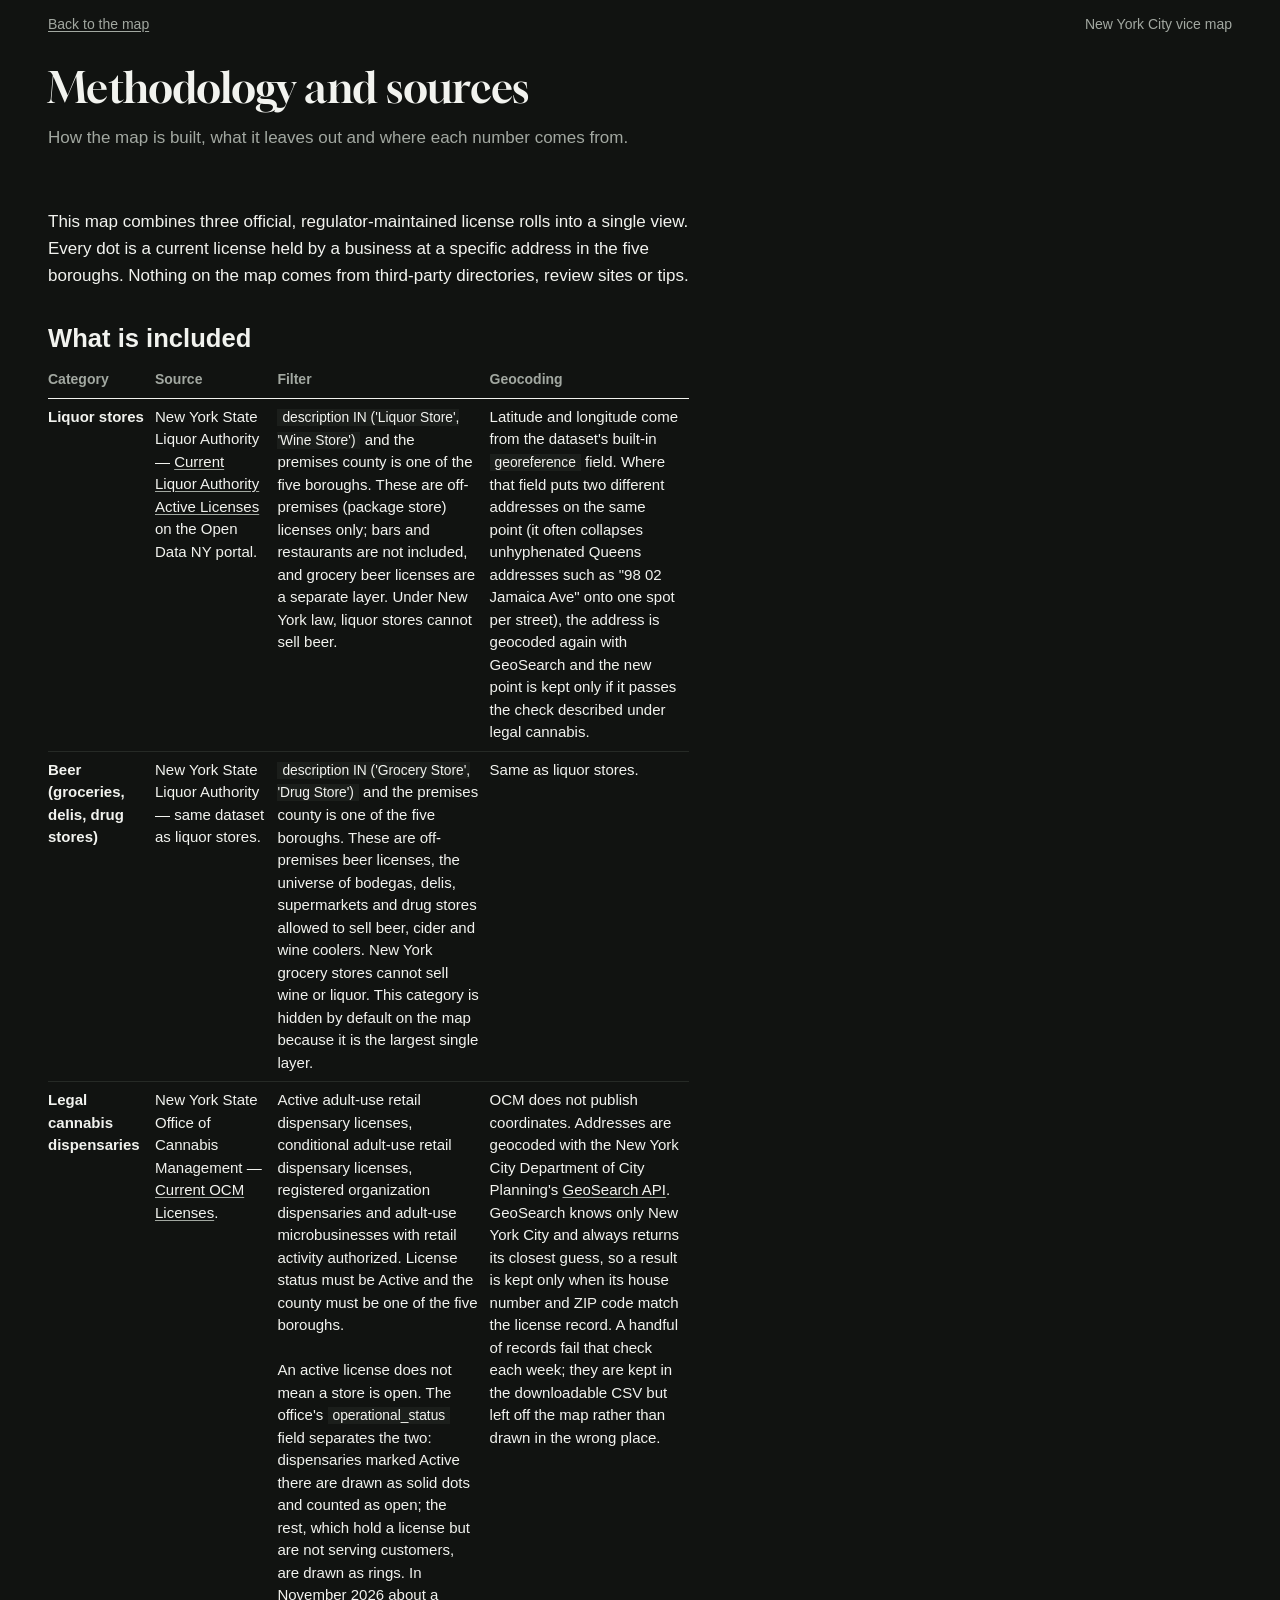
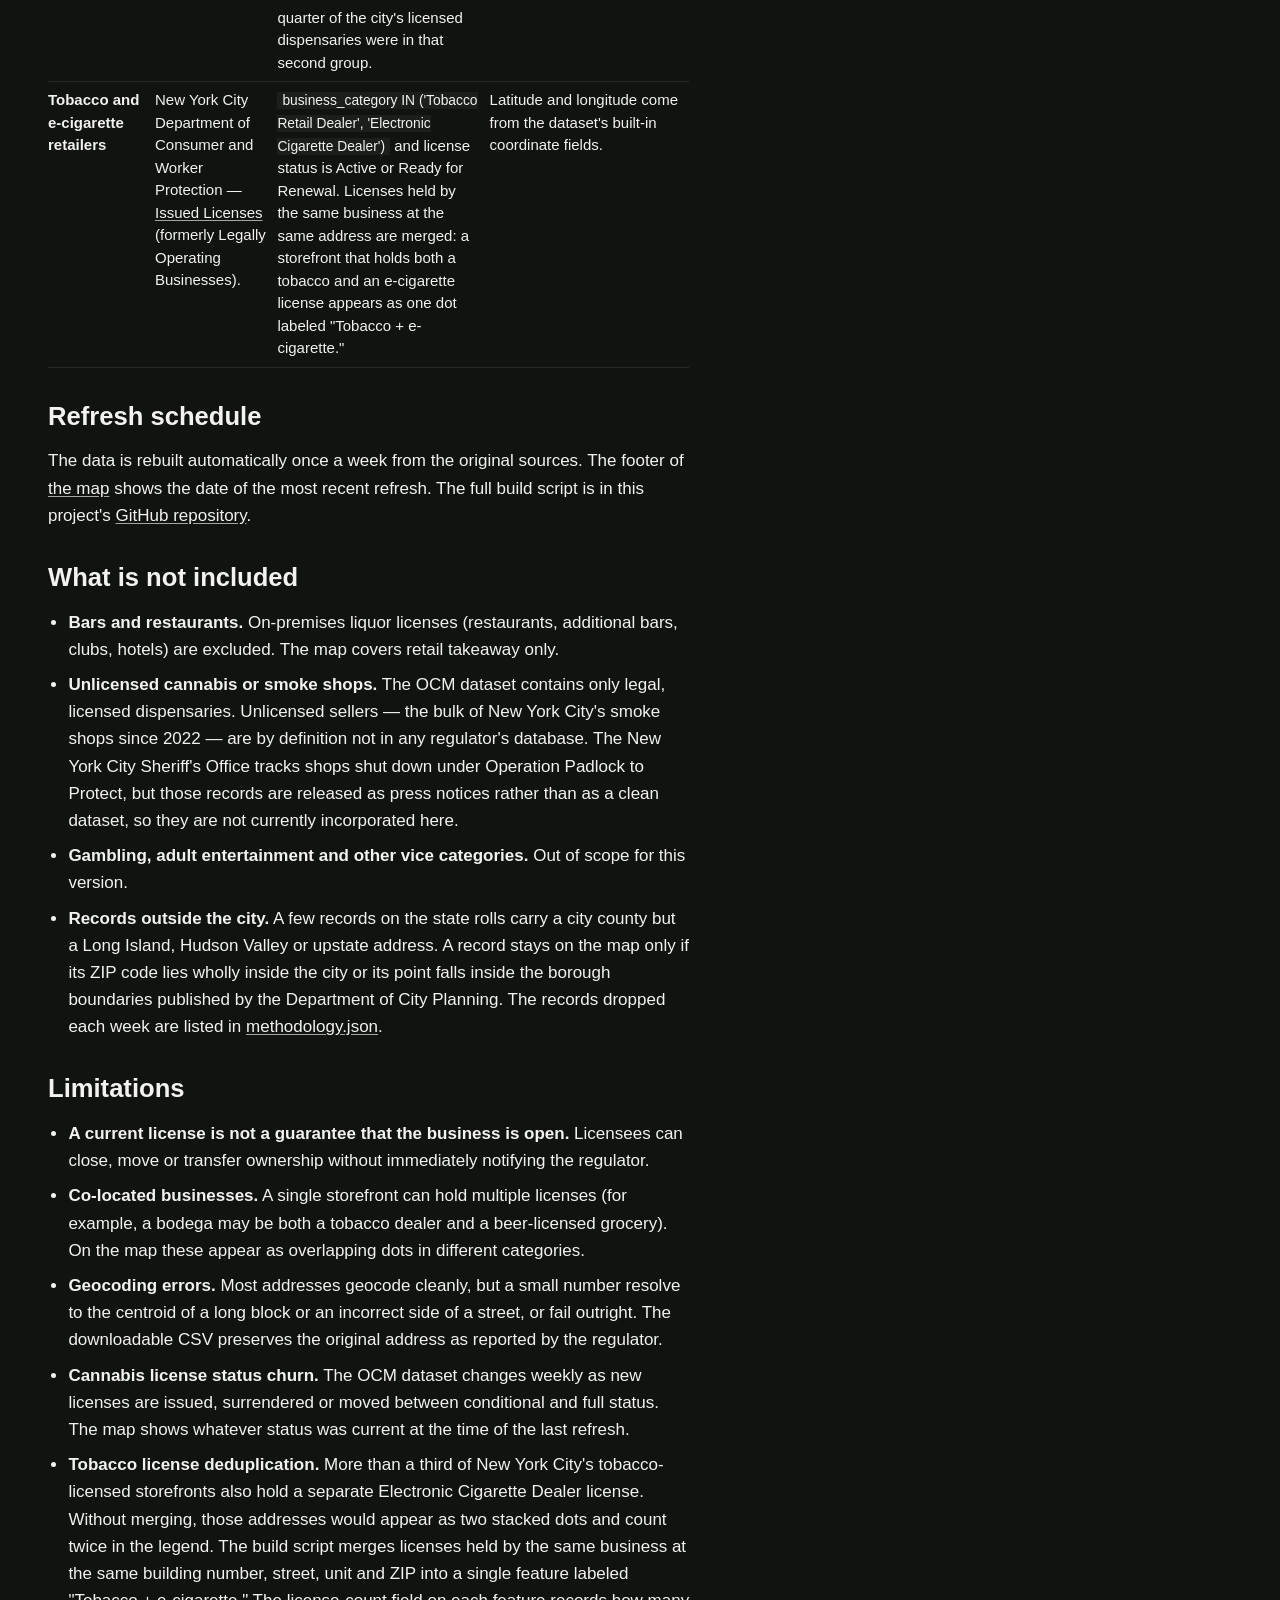
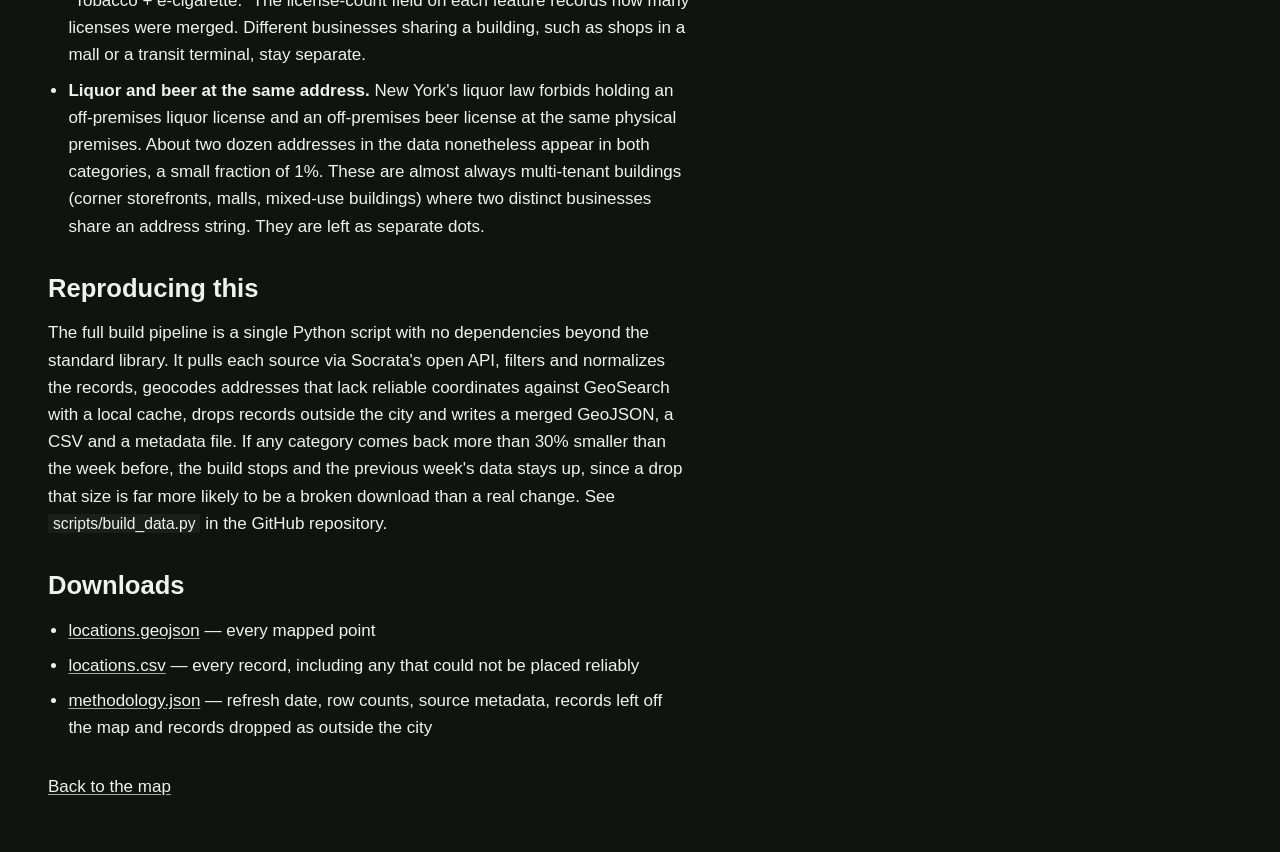
==== commit 4e49f291: "Move the vice map onto house style v5 (black), with the Nov. 24 type change - Vendored house.css; te" ====
--- a/docs/methodology.html
+++ b/docs/methodology.html
@@ -4,24 +4,32 @@
 <meta charset="UTF-8">
 <meta name="viewport" content="width=device-width, initial-scale=1.0">
 <title>Methodology: New York City vice map</title>
+<link rel="preconnect" href="https://fonts.googleapis.com">
+<link rel="preconnect" href="https://fonts.gstatic.com" crossorigin>
+<link href="https://fonts.googleapis.com/css2?family=Gloock&display=swap" rel="stylesheet">
+<link rel="stylesheet" href="assets/house.css">
 <link rel="stylesheet" href="assets/styles.css">
 </head>
 <body>
+<div class="sheet">
 
-<header class="topbar">
-<div class="title-block">
+<div class="strip">
+<span><a href="index.html">Back to the map</a></span>
+<span>New York City vice map</span>
+</div>
+
+<header class="head">
 <h1>Methodology and sources</h1>
-<p class="dek">How the New York City vice map is built. <a href="index.html">Back to the map</a>.</p>
-</div>
+<p class="lede">How the map is built, what it leaves out and where each number comes from.</p>
 </header>
 
-<article class="prose">
+<article class="sec prose">
 
 <p>This map combines three official, regulator-maintained license rolls into a single view. Every dot is a current license held by a business at a specific address in the five boroughs. Nothing on the map comes from third-party directories, review sites or tips.</p>
 
 <h2>What is included</h2>
 
-<table>
+<div class="tablewrap"><table class="h">
 <thead>
 <tr><th>Category</th><th>Source</th><th>Filter</th><th>Geocoding</th></tr>
 </thead>
@@ -51,7 +59,7 @@
 <td>Latitude and longitude come from the dataset's built-in coordinate fields.</td>
 </tr>
 </tbody>
-</table>
+</table></div>
 
 <h2>Refresh schedule</h2>
 <p>The data is rebuilt automatically once a week from the original sources. The footer of <a href="index.html">the map</a> shows the date of the most recent refresh. The full build script is in this project's <a href="https://github.com/vitalcity-nyc/nyc-vice-map" target="_blank" rel="noopener">GitHub repository</a>.</p>
@@ -84,8 +92,9 @@
 <li><a href="data/methodology.json">methodology.json</a> — refresh date, row counts, source metadata, records left off the map and records dropped as outside the city</li>
 </ul>
 
-<p style="margin-top:32px;"><a href="index.html">← Back to the map</a></p>
+<p style="margin-top:32px;"><a href="index.html">Back to the map</a></p>
 
 </article>
+</div>
 </body>
 </html>
--- a/docs/assets/house.css
+++ b/docs/assets/house.css
@@ -0,0 +1,234 @@
+/* ============================================================
+   Vendored from joshgreenman1973/experiments house-style/house.css,
+   with the Nov 24 2026 type change (Helvetica Neue; Gloock title).
+   HOUSE SYSTEM v5 — black
+   Josh Greenman personal projects. Adopted 2026-09-23, replacing
+   "muted riso" (kept as house-v4-muted-riso.css), which Josh called drab.
+
+   Fonts: text and headings are Helvetica Neue (system); the h1 title is Gloock (add to <head>):
+   <link href="https://fonts.googleapis.com/css2?family=Gloock&display=swap" rel="stylesheet">
+
+   THE PAGE OPENS THE SAME WAY EVERY TIME, AND THEN IT DOESN'T:
+     1. a quiet top line: source on the left, date range on the right
+     2. h1: the project's name, modest size
+     3. .finding: one plain sentence saying the main thing. Not a slogan.
+     4. .lede: a short paragraph with the counts written into sentences
+     5. the project's own chart, built from its data, before any tabs
+   After that, anything goes: sections can switch ground (.g-paper,
+   .g-ink with --band), and graphics can use as many of the eight inks
+   as the data needs.
+
+   RULES, so this stays itself:
+   - Black ground by default. Paper and colour bands are per-section options.
+   - No letterspaced all-caps labels. Labels are sentence case.
+   - No stat tiles with giant numbers. Counts go into sentences.
+   - No display word plus italic accent word in a colour.
+   - No rounded corners, box shadows, gradients or glass.
+   - No emoji as icons, no pill badges with rounded ends.
+   - No monospace, glow or status-light "console" touches. Black here is
+     a printed-poster black, not a terminal.
+   - Colour carries meaning (category, series, state) and may be generous
+     inside graphics. Text stays white or grey.
+   - The headline is not oversold: h1 is the name, .finding is plain.
+
+   Charts drawn in canvas or SVG must read colours from these tokens, not
+   hard-coded hex, so they survive a ground change. Read them with:
+     const s=getComputedStyle(el), t=n=>s.getPropertyValue('--'+n).trim();
+   On black, overlapping marks use 'screen' blending; on paper, 'multiply'
+   (the --blend token says which).
+   ============================================================ */
+
+:root,.g-black{
+  --bg:#111311; --bg2:#1b1e1b; --fg:#f2f3ef; --fg2:#a2a8a1;
+  --line:#3a3f3a; --line2:#262a26; --grid:rgba(255,255,255,.13); --blend:screen;
+  --cobalt:#5b86ff; --vermilion:#ff6a45; --sun:#ffd23f; --mint:#3fd68f;
+  --rose:#ff6fae; --cyan:#3cc8d8; --orange:#ff9f2e; --lilac:#b79bff;
+  --accent:var(--cobalt);   /* the project's lead ink; override per project */
+}
+.g-paper{
+  --bg:#f4f5f2; --bg2:#e7e9e4; --fg:#121412; --fg2:#5a5f5a;
+  --line:#c3c8c1; --line2:#d8dcd6; --grid:rgba(18,20,18,.11); --blend:multiply;
+  --cobalt:#1f4fd6; --vermilion:#d8401f; --sun:#b98d00; --mint:#13925a;
+  --rose:#d23a7e; --cyan:#0f8a99; --orange:#cc6a00; --lilac:#6c4fd0;
+}
+.g-ink{ /* a full colour band; set --band on the element */
+  --bg:var(--band,#ffd23f); --bg2:rgba(0,0,0,.06); --fg:#121412; --fg2:#3d3a2c;
+  --line:rgba(18,20,18,.35); --line2:rgba(18,20,18,.18); --grid:rgba(18,20,18,.16); --blend:multiply;
+  --cobalt:#1c3fae; --vermilion:#b8321a; --sun:#121412; --mint:#0d6e43;
+  --rose:#a92363; --cyan:#0b6874; --orange:#8f4a00; --lilac:#4f36a8;
+}
+/* Legacy names from v4, mapped so older page code keeps working. */
+:root,.g-black,.g-paper,.g-ink{
+  --paper:var(--bg); --paper2:var(--bg2); --ink:var(--fg); --ink2:var(--fg2);
+  --hair:var(--line); --hair2:var(--line2);
+  --ink1:var(--cobalt); --ink2c:var(--mint); --ink3:var(--accent); --ink4:var(--sun); --ink5:var(--cyan);
+
+  --sans:'Helvetica Neue',Helvetica,Arial,sans-serif;
+  --display:'Helvetica Neue',Helvetica,Arial,sans-serif;
+  --title:'Gloock',Georgia,serif;
+  /* type scale */
+  --t-micro:13px;   /* meta, axis, footnote */
+  --t-small:14px;   /* labels, tabs, captions */
+  --t-body:17px;
+  --t-rec:1.12rem;
+  --t-find:clamp(1.2rem,1.9vw,1.55rem);
+  --t-h1:clamp(1.9rem,3.2vw,2.6rem);
+}
+:root{color-scheme:dark}
+.g-paper,.g-ink{color-scheme:light}
+
+*{box-sizing:border-box}
+html,body{margin:0;padding:0}
+body{background:var(--bg);color:var(--fg);font-family:var(--sans);font-size:var(--t-body);line-height:1.55;-webkit-font-smoothing:antialiased}
+a{color:var(--fg);text-decoration-color:var(--fg2);text-underline-offset:2px}
+a:hover{text-decoration-color:var(--fg)}
+button{font-family:inherit}
+:focus-visible{outline:2px solid var(--sun);outline-offset:2px}
+.g-black,.g-paper,.g-ink{background:var(--bg);color:var(--fg)}
+
+/* ---------- shell ---------- */
+.sheet{max-width:1400px;margin:0 auto;position:relative}
+.sec{padding:34px clamp(16px,4vw,48px)}
+.strip{
+  padding:14px clamp(16px,4vw,48px) 0;display:flex;justify-content:space-between;gap:6px 16px;flex-wrap:wrap;
+  font-size:var(--t-small);color:var(--fg2);
+}
+.strip a{color:var(--fg2)}
+.strip a:hover{color:var(--fg)}
+
+/* ---------- opening ---------- */
+.head{position:relative;padding:30px clamp(16px,4vw,48px) 6px}
+.hmark{display:none} /* v4 corner marks were made for paper; the opening chart replaces them */
+h1{font-family:var(--title);font-weight:400;margin:0;
+  font-size:var(--t-h1);line-height:1.05;letter-spacing:0}
+.finding{font-family:var(--display);font-weight:400;font-size:var(--t-find);
+  line-height:1.3;margin:12px 0 0;max-width:40ch;text-wrap:pretty}
+.sub,.lede{margin:16px 0 0;max-width:62ch;font-size:var(--t-body);line-height:1.55;color:var(--fg2)}
+.sub b,.lede b{color:var(--fg);font-weight:700}
+.src{margin:14px 0 0;font-size:var(--t-small);color:var(--fg2)}
+.src a{color:var(--fg2)}
+
+/* ---------- figures ---------- */
+.fig{padding:26px clamp(16px,4vw,48px) 8px}
+.figcap{display:flex;justify-content:space-between;flex-wrap:wrap;gap:6px 20px;font-size:var(--t-small);color:var(--fg2);margin:0 0 8px}
+.figcap b{color:var(--fg)}
+.key{display:inline-flex;align-items:center;gap:6px;margin-right:12px;white-space:nowrap;font-size:var(--t-small)}
+.key i{width:10px;height:10px;display:inline-block}
+.readout{font-size:15px;min-height:1.6em;margin-top:8px;font-variant-numeric:tabular-nums}
+.readout b{color:var(--sun)}
+canvas{display:block;max-width:100%}
+.split{display:grid;grid-template-columns:minmax(0,1fr) minmax(0,1fr);gap:28px 44px}
+@media(max-width:760px){.split{grid-template-columns:1fr}}
+.pair{display:grid;grid-template-columns:1fr 1fr;gap:18px}
+@media(max-width:560px){.pair{grid-template-columns:1fr}}
+h2{font-family:var(--display);font-weight:700;font-size:1.6rem;line-height:1.12;margin:0 0 6px}
+h3{font-family:var(--display);font-weight:700;font-size:1.35rem;line-height:1.15;margin:0 0 4px}
+h4{font-size:15px;font-weight:700;margin:0 0 6px}
+.aside{font-size:15px;color:var(--fg2);margin:0 0 16px;max-width:62ch}
+/* heat grid: set background per cell from a ramp between --bg and an ink */
+.heat{display:grid;gap:2px;font-size:var(--t-micro)}
+.heat .h{color:var(--fg2);text-align:center}
+.heat .n{padding-right:8px;white-space:nowrap;overflow:hidden;text-overflow:ellipsis;font-weight:600;align-self:center}
+.heat .c{min-height:14px;display:block}
+/* one square per item */
+.waffle{display:grid;grid-template-columns:repeat(11,1fr);gap:3px;max-width:280px}
+.waffle i{aspect-ratio:1;display:block}
+.legend{display:flex;flex-wrap:wrap;gap:6px 16px;font-size:var(--t-small);margin-top:12px}
+/* keyed list */
+.list .row{display:grid;grid-template-columns:14px minmax(0,1fr) auto;gap:12px;align-items:baseline;padding:9px 0;border-top:1.5px solid var(--fg)}
+.list .row:last-child{border-bottom:1.5px solid var(--fg)}
+.list .sw{width:12px;height:12px;display:block;align-self:center}
+.list .nm{font-family:var(--display);font-weight:650;font-size:var(--t-rec);line-height:1.15}
+.list .sub{display:block;margin:2px 0 0;font-size:var(--t-small);color:var(--fg2)}
+.list .num{font-family:var(--display);font-weight:600;font-variant-numeric:tabular-nums;text-align:right}
+
+/* ---------- counts: legacy row, kept quiet. Prefer writing counts into .lede ---------- */
+.capline{padding:10px clamp(16px,4vw,48px) 0;font-size:var(--t-small);color:var(--fg2)}
+.capline b{color:var(--fg);font-weight:700}
+.counts{display:flex;flex-wrap:wrap;gap:4px 28px;padding:8px clamp(16px,4vw,48px) 14px}
+.counts div{display:flex;align-items:baseline;gap:7px}
+.counts b{font-family:var(--display);font-weight:600;font-size:1.05rem;font-variant-numeric:tabular-nums}
+.counts span{font-size:var(--t-small);color:var(--fg2)}
+
+/* ---------- tabs ---------- */
+.tabs{display:flex;flex-wrap:wrap;gap:0;padding:0 clamp(16px,4vw,48px);border-bottom:1px solid var(--line);margin-top:10px}
+.tabs button{font-size:15px;font-weight:600;background:none;border:0;border-bottom:3px solid transparent;
+  color:var(--fg2);padding:11px 14px 9px;cursor:pointer;margin-bottom:-1px}
+.tabs button:hover{color:var(--fg)}
+.tabs button.on{color:var(--fg);border-bottom-color:var(--accent)}
+
+/* ---------- controls ---------- */
+.controls{display:flex;gap:9px;flex-wrap:wrap;align-items:center;padding:14px clamp(16px,4vw,48px);border-bottom:1px solid var(--line2)}
+input[type=search],input[type=text]{
+  flex:1 1 260px;min-width:0;font-family:var(--sans);font-size:15px;font-weight:500;
+  padding:10px 13px;border:1px solid var(--line);background:var(--bg2);color:var(--fg);border-radius:0;outline:none}
+input[type=search]:focus,input[type=text]:focus{border-color:var(--fg)}
+input::placeholder{color:var(--fg2)}
+select{font-family:var(--sans);font-size:14px;font-weight:600;padding:10px 9px;border:1px solid var(--line);
+  background:var(--bg2);color:var(--fg);border-radius:0}
+.chip{font-size:var(--t-small);font-weight:600;padding:7px 11px;border:1px solid var(--line);background:transparent;
+  color:var(--fg2);cursor:pointer;border-radius:0}
+.chip:hover{border-color:var(--fg);color:var(--fg)}
+.chip[aria-pressed=true]{background:var(--fg);color:var(--bg);border-color:var(--fg)}
+
+/* ---------- panels and columns ---------- */
+.cols{display:grid;grid-template-columns:1.08fr 1fr}
+@media(max-width:900px){.cols{grid-template-columns:1fr}}
+.cols>.col{padding:0;min-width:0}
+.cols>.col:first-child{border-right:1px solid var(--line2)}
+@media(max-width:900px){.cols>.col:first-child{border-right:0}}
+.colhead{display:flex;justify-content:space-between;align-items:center;gap:12px;
+  padding:12px clamp(16px,4vw,48px) 8px;font-size:var(--t-small);font-weight:600;color:var(--fg2);border-bottom:1px solid var(--line2)}
+.pad{padding:16px clamp(16px,4vw,48px) 26px}
+
+/* ---------- records ---------- */
+.rec{display:block;width:100%;text-align:left;background:none;border:0;border-bottom:1px solid var(--line2);
+  padding:11px clamp(16px,4vw,48px);cursor:pointer;font-family:inherit;color:inherit}
+.rec:hover{background:var(--bg2)}
+.rec.sel{background:var(--bg2);box-shadow:inset 4px 0 0 var(--accent)}
+.rec b{font-family:var(--display);font-weight:600;font-size:var(--t-rec);display:block;line-height:1.25}
+.rec .meta{font-style:normal;font-size:var(--t-small);color:var(--fg2);display:block;margin-top:3px}
+.pill{display:inline-block;padding:0 6px;margin-right:7px;color:#111311;background:var(--mint);font-weight:700}
+.pill.c{background:var(--cobalt)}
+.pill.o{background:var(--accent)}
+
+/* ---------- bars ---------- */
+.brow{display:flex;align-items:center;gap:11px;padding:6px 0}
+.brow span{width:110px;font-size:.94rem;font-weight:600;flex:none}
+.brow i{height:12px;display:block;background:var(--accent)}
+.brow u{text-decoration:none;font-family:var(--display);font-weight:600;margin-left:auto;font-variant-numeric:tabular-nums;font-size:.94rem}
+
+/* ---------- tables ---------- */
+table.h{width:100%;border-collapse:collapse;font-size:.94rem}
+table.h th{font-size:var(--t-small);font-weight:700;color:var(--fg2);text-align:left;padding:7px 10px 7px 0;border-bottom:1.5px solid var(--fg)}
+table.h td{padding:7px 10px 7px 0;border-bottom:1px solid var(--line2)}
+table.h td.n,table.h th.n{text-align:right;font-variant-numeric:tabular-nums}
+
+/* ---------- drawer for a single record ---------- */
+.drawer{position:fixed;inset:0;z-index:900;display:none}
+.drawer.open{display:block}
+.drawer .scrim{position:absolute;inset:0;background:rgba(0,0,0,.6)}
+.drawer .panel{position:absolute;top:0;right:0;height:100%;width:min(720px,100%);background:var(--bg);border-left:1px solid var(--line);overflow:auto}
+.drawer .dhead{position:sticky;top:0;background:var(--bg2);border-bottom:1px solid var(--line);
+  padding:14px 22px;display:flex;justify-content:space-between;gap:14px;align-items:flex-start;z-index:2}
+.drawer .dhead .lbl{font-size:var(--t-small);color:var(--fg2)}
+.drawer .dhead h2{margin:3px 0 0;font-size:1.4rem;line-height:1.16}
+.xbtn{font-size:19px;line-height:1;background:none;border:1px solid var(--line);width:32px;height:32px;cursor:pointer;color:var(--fg);flex:none}
+.xbtn:hover{border-color:var(--fg)}
+.dbody{padding:18px 22px 60px}
+dl.f{margin:0 0 18px;border-top:1px solid var(--line2)}
+dl.f>div{display:grid;grid-template-columns:150px 1fr;gap:12px;padding:8px 0;border-bottom:1px solid var(--line2);font-size:.95rem}
+dl.f dt{font-size:var(--t-small);color:var(--fg2);font-weight:600;padding-top:2px}
+dl.f dd{margin:0}
+@media(max-width:560px){dl.f>div{grid-template-columns:1fr;gap:2px}}
+.narr h4{font-size:15px;font-weight:700;margin:22px 0 7px}
+.narr p{margin:0 0 11px;font-size:1rem;line-height:1.62}
+.srcbtn{display:inline-block;font-size:var(--t-small);font-weight:700;border:1px solid var(--fg);padding:9px 13px;
+  text-decoration:none;color:var(--fg);margin-top:8px}
+.srcbtn:hover{background:var(--fg);color:var(--bg)}
+
+/* ---------- footer ---------- */
+.foot{padding:22px clamp(16px,4vw,48px) 44px;border-top:1px solid var(--line2);font-size:.94rem;color:var(--fg2)}
+.foot a{color:var(--fg)}
+.caution{font-size:var(--t-small);color:var(--fg2);border-left:3px solid var(--sun);padding:6px 0 6px 12px;margin:0 0 14px;max-width:80ch;line-height:1.55}
+.empty{padding:36px clamp(16px,4vw,48px);color:var(--fg2);font-size:.95rem}
--- a/docs/assets/styles.css
+++ b/docs/assets/styles.css
@@ -1,443 +1,143 @@
-/* Vital City tokens */
-:root {
-  --vc-bg: #faf8f3;
-  --vc-ink: #1a1a1a;
-  --vc-muted: #666;
-  --vc-rule: #e5e0d6;
-  --vc-accent: #b8312f;
-  --liquor: #b0203f;
-  --cannabis: #2e7d4f;
-  --tobacco: #e0a020;
-  --beer: #2f6690;
-  --serif: 'Georgia', 'Times New Roman', serif;
-  --sans: -apple-system, BlinkMacSystemFont, 'Inter', 'Segoe UI', Helvetica, Arial, sans-serif;
+/* NYC vice map, on house style v5 (assets/house.css loads first). */
+:root{
+  --liquor:var(--rose);
+  --cannabis:var(--mint);
+  --tobacco:var(--sun);
+  --beer:var(--cobalt);
+  --accent:var(--sun);
 }
+[hidden]{display:none !important}
 
-* { box-sizing: border-box; }
-[hidden] { display: none !important; }
-html, body { margin: 0; padding: 0; }
-body {
-  font-family: var(--sans);
-  color: var(--vc-ink);
-  background: var(--vc-bg);
-  line-height: 1.5;
-  -webkit-font-smoothing: antialiased;
+/* opening */
+.strip>span:last-child{white-space:nowrap}
+.lede{max-width:66ch}
+.lede b{font-variant-numeric:tabular-nums}
+
+/* controls */
+.controls{flex-direction:column;align-items:stretch;gap:10px;margin-top:18px;border-top:1px solid var(--line2)}
+.cats,.find{display:flex;flex-wrap:wrap;gap:8px;align-items:center}
+.chip.cat{display:inline-flex;align-items:center;gap:8px;color:var(--fg)}
+.chip.cat .sw{width:10px;height:10px;display:inline-block;flex:none}
+.chip.cat[data-cat=liquor] .sw{background:var(--liquor)}
+.chip.cat[data-cat=cannabis] .sw{background:var(--cannabis)}
+.chip.cat[data-cat=tobacco] .sw{background:var(--tobacco)}
+.chip.cat[data-cat=beer] .sw{background:var(--beer)}
+.chip.cat[aria-pressed=false]{color:var(--fg2)}
+.chip.cat[aria-pressed=false] .sw{background:transparent !important;outline:1.5px solid var(--fg2);outline-offset:-1.5px}
+.chip.cat[aria-pressed=true]{background:var(--bg2);color:var(--fg);border-color:var(--fg)}
+.chip .count{color:var(--fg2);font-weight:500;font-variant-numeric:tabular-nums}
+.search-wrap{position:relative;flex:1 1 300px;max-width:440px;display:flex}
+.search-wrap input{flex:1}
+.inline-label{display:inline-flex;align-items:center;gap:8px;font-size:var(--t-small);color:var(--fg2)}
+#reset-btn{padding:10px 13px}
+
+.suggestions{position:absolute;top:calc(100% + 2px);left:0;right:0;z-index:1000;max-height:320px;overflow-y:auto;
+  background:var(--bg2);border:1px solid var(--fg)}
+.suggestion{display:flex;flex-direction:column;padding:8px 12px;cursor:pointer;border-bottom:1px solid var(--line2);font-size:15px;line-height:1.3}
+.suggestion:last-child{border-bottom:0}
+.suggestion:hover,.suggestion.active{background:var(--fg);color:var(--bg)}
+.suggestion:hover .s-addr,.suggestion.active .s-addr{color:var(--bg)}
+.suggestion .s-name{font-weight:700}
+.suggestion .s-addr{color:var(--fg2);font-size:var(--t-micro)}
+.suggestion.empty{color:var(--fg2);cursor:default}
+.suggestion.empty:hover{background:none;color:var(--fg2)}
+
+/* map */
+.mapcap{padding:12px clamp(16px,4vw,48px) 8px;margin:0;align-items:center}
+#ring-note{display:inline-flex;align-items:center;gap:7px}
+#visible-count{font-variant-numeric:tabular-nums}
+#map{width:100%;height:max(480px,74vh);position:relative;background:var(--bg);border-top:1px solid var(--line2);border-bottom:1px solid var(--line2)}
+.leaflet-container{background:var(--bg);font-family:var(--sans)}
+/* house.css caps canvases at max-width:100%; Leaflet's panes are zero-width */
+.leaflet-container canvas{max-width:none}
+/* overlapping marks add light on black */
+.leaflet-pane canvas{mix-blend-mode:var(--blend)}
+.leaflet-bar{border:1px solid var(--line) !important;border-radius:0 !important;box-shadow:none !important}
+.leaflet-bar a,.leaflet-bar a:hover{background:var(--bg2);color:var(--fg);border-radius:0 !important;border-bottom-color:var(--line)}
+.leaflet-bar a:hover{background:var(--fg);color:var(--bg)}
+.leaflet-control-attribution{background:rgba(17,19,17,.8) !important;color:var(--fg2)}
+.leaflet-control-attribution a{color:var(--fg2)}
+.leaflet-popup-content-wrapper{background:var(--bg2);color:var(--fg);border-radius:0;box-shadow:none;border:1px solid var(--fg)}
+.leaflet-popup-tip{background:var(--bg2);box-shadow:none;border:1px solid var(--fg)}
+.leaflet-container a.leaflet-popup-close-button{color:var(--fg2)}
+.leaflet-container a.leaflet-popup-close-button:hover{color:var(--fg)}
+.leaflet-popup-content{font-family:var(--sans);font-size:15px;line-height:1.45;margin:12px 16px}
+.leaflet-popup-content a{color:var(--fg)}
+.pop-name{font-weight:700;font-size:17px;line-height:1.2;margin-bottom:5px}
+.pop-cat{font-size:var(--t-small);margin-bottom:3px;display:flex;align-items:center}
+.pop-status{font-size:var(--t-small);font-weight:700;margin-bottom:3px}
+.pop-addr{color:var(--fg2);margin-bottom:5px}
+.pop-meta{font-size:var(--t-micro);color:var(--fg2);word-break:break-word}
+.pop-meta a{color:var(--fg2)}
+.pop-dot{display:inline-block;width:10px;height:10px;border-radius:50%;background:var(--c);border:1.5px solid var(--c);flex:none;margin-right:7px;vertical-align:-1px}
+.pop-dot.hollow{background:transparent}
+.anchor-pin{background:var(--fg);border:3px solid var(--bg);border-radius:50%;box-shadow:0 0 0 1.5px var(--fg)}
+
+/* nearby panel */
+.nearby-panel{position:absolute;top:12px;right:12px;z-index:500;width:320px;max-height:calc(100% - 24px);
+  background:var(--bg);border:1px solid var(--fg);display:flex;flex-direction:column;overflow:hidden}
+.nearby-panel header{display:flex;align-items:flex-start;justify-content:space-between;gap:10px;padding:12px 14px;border-bottom:1px solid var(--line)}
+.nearby-panel h3{margin:0;font-size:1.1rem;line-height:1.25}
+.nearby-summary{padding:10px 14px 12px;border-bottom:1px solid var(--line);display:flex;flex-direction:column;gap:3px;font-size:var(--t-small);color:var(--fg2)}
+.nearby-summary .ns-total{color:var(--fg);font-weight:700;font-size:15px;margin-bottom:2px}
+.nearby-summary .ns-cat{display:flex;align-items:center;gap:7px}
+.nearby-summary .ns-dot{width:9px;height:9px;flex:none}
+.nearby-list{list-style:none;margin:0;padding:0;overflow-y:auto;flex:1}
+.nearby-list li{display:flex;gap:9px;align-items:flex-start;padding:9px 14px;border-bottom:1px solid var(--line2);cursor:pointer;font-size:15px}
+.nearby-list li:hover{background:var(--bg2)}
+.nearby-list li:focus{outline:2px solid var(--sun);outline-offset:-2px}
+.nearby-list .nl-dot{width:9px;height:9px;border-radius:50%;flex:0 0 9px;margin-top:6px;background:var(--c);border:1.5px solid var(--c)}
+.nearby-list .nl-dot.hollow{background:transparent}
+.nearby-list .nl-text{min-width:0;flex:1}
+.nearby-list .nl-name,.nearby-list .nl-meta{display:block;white-space:nowrap;overflow:hidden;text-overflow:ellipsis}
+.nearby-list .nl-name{font-weight:700}
+.nearby-list .nl-meta{font-size:var(--t-micro);color:var(--fg2)}
+.nearby-list .nl-dist{font-size:var(--t-micro);color:var(--fg2);font-variant-numeric:tabular-nums;flex:none;margin-top:2px}
+.nearby-list .nl-more{cursor:default;color:var(--fg2);font-size:var(--t-micro)}
+.nearby-list .nl-more:hover{background:none}
+
+/* table */
+.table-head{display:flex;align-items:baseline;justify-content:space-between;flex-wrap:wrap;gap:6px 16px}
+.downloads{margin:0;font-size:var(--t-small);color:var(--fg2)}
+.tabulator{background:var(--bg);border:0;font-size:15px;color:var(--fg)}
+.tabulator .tabulator-header{background:var(--bg);color:var(--fg2);border-bottom:1.5px solid var(--fg)}
+.tabulator .tabulator-header .tabulator-col{background:var(--bg) !important;border-right:0}
+.tabulator .tabulator-header .tabulator-col .tabulator-col-content{padding:8px 10px 8px 0}
+.tabulator .tabulator-header .tabulator-col .tabulator-col-title{font-size:var(--t-small);font-weight:700}
+.tabulator .tabulator-header .tabulator-col input,
+.tabulator .tabulator-header .tabulator-col select{background:var(--bg2);color:var(--fg);border:1px solid var(--line);padding:6px 8px !important;font-family:var(--sans);font-size:14px;border-radius:0}
+.tabulator .tabulator-header .tabulator-col .tabulator-col-content .tabulator-col-sorter .tabulator-arrow{border-bottom-color:var(--fg2)}
+.tabulator .tabulator-tableholder{background:var(--bg)}
+.tabulator-row,.tabulator-row.tabulator-row-even{background:var(--bg);color:var(--fg);border-bottom:1px solid var(--line2);cursor:pointer}
+.tabulator-row.tabulator-selectable:hover,.tabulator-row:hover{background:var(--bg2) !important}
+.tabulator-row .tabulator-cell{border-right:0;padding:9px 10px 9px 0}
+.tabulator .tabulator-footer{background:var(--bg);color:var(--fg2);border-top:1px solid var(--line);font-weight:500}
+.tabulator .tabulator-footer .tabulator-page,
+.tabulator .tabulator-footer .tabulator-page-size{background:transparent;color:var(--fg2);border:1px solid var(--line);border-radius:0;font-family:var(--sans)}
+.tabulator .tabulator-footer .tabulator-page:not(.disabled):hover{background:var(--bg2);color:var(--fg)}
+.tabulator .tabulator-footer .tabulator-page.active{background:var(--fg);color:var(--bg);border-color:var(--fg)}
+.tabulator .tabulator-placeholder .tabulator-placeholder-contents{color:var(--fg2)}
+.tabulator-popup-container,.tabulator-edit-list{background:var(--bg2) !important;color:var(--fg);border:1px solid var(--fg) !important;box-shadow:none !important;border-radius:0 !important;font-family:var(--sans)}
+.tabulator-edit-list .tabulator-edit-list-item{color:var(--fg)}
+.tabulator-edit-list .tabulator-edit-list-item:hover,.tabulator-edit-list .tabulator-edit-list-item.active{background:var(--fg) !important;color:var(--bg) !important}
+.tabulator .cat-pill{display:inline-flex;align-items:center}
+.tabulator .muted{color:var(--fg2)}
+
+.foot p{margin:0 0 8px;max-width:80ch}
+
+/* methodology page */
+.prose{max-width:78ch}
+.prose h2{margin:34px 0 10px}
+.prose p,.prose li{line-height:1.6}
+.prose ul{padding-left:1.2em}
+.prose li{margin-bottom:8px}
+.prose code{font-family:inherit;font-size:.92em;background:var(--bg2);padding:1px 5px}
+.prose table.h td{vertical-align:top;font-size:15px;line-height:1.5}
+.tablewrap{overflow-x:auto;max-width:1100px}
+
+@media(max-width:700px){
+  .strip>span:last-child{white-space:normal}
+  .search-wrap{max-width:none;flex-basis:100%}
+  #map{height:max(420px,62vh)}
+  .nearby-panel{width:calc(100% - 24px);max-height:55%;top:auto;bottom:12px}
 }
-
-.topbar {
-  position: relative;
-  padding: 18px 24px 14px;
-  border-bottom: 1px solid var(--vc-rule);
-  background: var(--vc-bg);
-}
-.wordmark {
-  font-family: var(--serif);
-  font-weight: 700;
-  letter-spacing: 0.18em;
-  font-size: 13px;
-  color: var(--vc-accent);
-  margin-bottom: 8px;
-}
-.title-block h1 {
-  font-family: var(--serif);
-  font-size: clamp(22px, 3.2vw, 32px);
-  margin: 0 0 4px;
-  font-weight: 700;
-  letter-spacing: -0.01em;
-}
-.title-block .dek {
-  margin: 0;
-  color: #3d3d3d;
-  font-size: 15px;
-  max-width: 72ch;
-}
-.methodology-link {
-  position: absolute;
-  top: 22px;
-  right: 24px;
-  font-size: 12px;
-  color: var(--vc-muted);
-  text-decoration: none;
-  border-bottom: 1px solid var(--vc-muted);
-}
-.methodology-link:hover { color: var(--vc-ink); border-bottom-color: var(--vc-ink); }
-
-#controls {
-  padding: 12px 24px;
-  background: #fff;
-  border-bottom: 1px solid var(--vc-rule);
-  display: flex;
-  flex-direction: column;
-  gap: 10px;
-}
-.control-row {
-  display: flex;
-  flex-wrap: wrap;
-  gap: 14px;
-  align-items: center;
-}
-.cat-toggle {
-  display: inline-flex;
-  align-items: center;
-  gap: 8px;
-  font-size: 14px;
-  cursor: pointer;
-  user-select: none;
-}
-.cat-toggle input {
-  accent-color: var(--vc-ink);
-  width: 16px; height: 16px;
-}
-.cat-toggle .dot {
-  display: inline-block;
-  width: 11px; height: 11px;
-  border-radius: 50%;
-  border: 1.5px solid #fff;
-  box-shadow: 0 0 0 1px rgba(0,0,0,0.15);
-}
-.cat-liquor   .dot { background: var(--liquor);   }
-.cat-cannabis .dot { background: var(--cannabis); }
-.cat-tobacco  .dot { background: var(--tobacco);  }
-.cat-beer     .dot { background: var(--beer);     }
-.cat-toggle .count {
-  color: var(--vc-muted);
-  font-size: 12px;
-  font-variant-numeric: tabular-nums;
-}
-
-#borough-filter, #search, #radius-select {
-  font: inherit;
-  font-size: 14px;
-  padding: 6px 10px;
-  border: 1px solid var(--vc-rule);
-  border-radius: 4px;
-  background: #fff;
-}
-.search-wrap {
-  position: relative;
-  flex: 1;
-  min-width: 180px;
-  max-width: 360px;
-}
-#search { width: 100%; }
-.suggestions {
-  position: absolute;
-  top: calc(100% + 2px);
-  left: 0;
-  right: 0;
-  background: #fff;
-  border: 1px solid var(--vc-rule);
-  border-radius: 4px;
-  box-shadow: 0 4px 14px rgba(0,0,0,0.08);
-  max-height: 320px;
-  overflow-y: auto;
-  z-index: 1000;
-}
-.suggestion {
-  display: flex;
-  align-items: center;
-  gap: 8px;
-  padding: 8px 10px;
-  cursor: pointer;
-  border-bottom: 1px solid var(--vc-rule);
-  font-size: 13px;
-  line-height: 1.3;
-}
-.suggestion:last-child { border-bottom: none; }
-.suggestion:hover, .suggestion.active { background: var(--vc-bg); }
-.suggestion .s-dot {
-  flex: 0 0 9px;
-  width: 9px; height: 9px;
-  border-radius: 50%;
-}
-.suggestion .s-text { min-width: 0; flex: 1; }
-.suggestion .s-name {
-  font-weight: 600;
-  white-space: nowrap;
-  overflow: hidden;
-  text-overflow: ellipsis;
-}
-.suggestion .s-addr {
-  color: var(--vc-muted);
-  font-size: 12px;
-  white-space: nowrap;
-  overflow: hidden;
-  text-overflow: ellipsis;
-}
-.suggestion mark { background: #fff3a0; color: inherit; padding: 0; }
-#reset-btn {
-  font: inherit;
-  font-size: 13px;
-  padding: 6px 12px;
-  border: 1px solid var(--vc-rule);
-  background: #fff;
-  border-radius: 4px;
-  cursor: pointer;
-}
-#reset-btn:hover { background: var(--vc-bg); }
-.visible-count {
-  font-size: 12px;
-  color: var(--vc-muted);
-  margin-left: auto;
-  font-variant-numeric: tabular-nums;
-}
-
-#map {
-  width: 100%;
-  height: 60vh;
-  min-height: 420px;
-  position: relative;
-}
-
-.nearby-panel {
-  position: absolute;
-  top: 12px;
-  right: 12px;
-  z-index: 500;
-  width: 300px;
-  max-height: calc(100% - 24px);
-  background: #fff;
-  border: 1px solid var(--vc-rule);
-  border-radius: 6px;
-  box-shadow: 0 4px 18px rgba(0,0,0,0.12);
-  display: flex;
-  flex-direction: column;
-  overflow: hidden;
-}
-.nearby-panel header {
-  display: flex;
-  align-items: center;
-  justify-content: space-between;
-  padding: 10px 12px;
-  border-bottom: 1px solid var(--vc-rule);
-  background: var(--vc-bg);
-}
-.nearby-panel h3 {
-  margin: 0;
-  font-family: var(--serif);
-  font-size: 14px;
-  line-height: 1.3;
-  font-weight: 700;
-}
-#nearby-close {
-  background: none;
-  border: none;
-  font-size: 22px;
-  line-height: 1;
-  cursor: pointer;
-  color: var(--vc-muted);
-  padding: 0 4px;
-}
-#nearby-close:hover { color: var(--vc-ink); }
-.nearby-summary {
-  padding: 10px 12px;
-  font-size: 12px;
-  color: var(--vc-muted);
-  border-bottom: 1px solid var(--vc-rule);
-  display: flex;
-  flex-wrap: wrap;
-  gap: 6px 12px;
-}
-.nearby-summary .ns-cat {
-  display: inline-flex;
-  align-items: center;
-  gap: 4px;
-  font-size: 12px;
-  color: var(--vc-ink);
-}
-.nearby-summary .ns-cat .ns-dot {
-  width: 8px; height: 8px; border-radius: 50%;
-}
-.nearby-list {
-  list-style: none;
-  margin: 0;
-  padding: 0;
-  overflow-y: auto;
-  flex: 1;
-}
-.nearby-list li {
-  padding: 8px 12px;
-  border-bottom: 1px solid var(--vc-rule);
-  cursor: pointer;
-  font-size: 13px;
-  display: flex;
-  gap: 8px;
-  align-items: flex-start;
-}
-.nearby-list li:hover { background: var(--vc-bg); }
-.nearby-list li:last-child { border-bottom: none; }
-.nearby-list .nl-dot {
-  width: 9px; height: 9px;
-  border-radius: 50%;
-  flex: 0 0 9px;
-  margin-top: 4px;
-}
-.nearby-list .nl-text { min-width: 0; flex: 1; }
-.nearby-list .nl-name {
-  font-weight: 600;
-  white-space: nowrap;
-  overflow: hidden;
-  text-overflow: ellipsis;
-}
-.nearby-list .nl-meta {
-  font-size: 11px;
-  color: var(--vc-muted);
-  white-space: nowrap;
-  overflow: hidden;
-  text-overflow: ellipsis;
-}
-.nearby-list .nl-dist {
-  font-size: 11px;
-  color: var(--vc-muted);
-  font-variant-numeric: tabular-nums;
-  margin-left: 6px;
-  flex-shrink: 0;
-}
-
-@media (max-width: 700px) {
-  .nearby-panel { width: calc(100% - 24px); max-height: 50%; top: auto; bottom: 12px; }
-}
-
-#table-section {
-  padding: 24px;
-  background: #fff;
-  border-top: 1px solid var(--vc-rule);
-}
-#table-section h2 {
-  font-family: var(--serif);
-  font-size: 20px;
-  margin: 0 0 12px;
-}
-#table { font-size: 13px; }
-
-.site-footer {
-  padding: 20px 24px 40px;
-  border-top: 1px solid var(--vc-rule);
-  font-size: 12px;
-  color: var(--vc-muted);
-  background: var(--vc-bg);
-}
-.site-footer p { margin: 0 0 6px; max-width: 80ch; }
-.site-footer a { color: var(--vc-muted); }
-.site-footer .meta { font-size: 11px; }
-
-/* Popup styling */
-.leaflet-popup-content {
-  font-family: var(--sans);
-  font-size: 13px;
-  line-height: 1.5;
-  margin: 10px 14px;
-}
-.leaflet-popup-content .pop-name {
-  font-weight: 700;
-  font-size: 14px;
-  margin-bottom: 2px;
-}
-.leaflet-popup-content .pop-cat {
-  display: inline-block;
-  font-size: 10px;
-  text-transform: uppercase;
-  letter-spacing: 0.06em;
-  padding: 1px 6px;
-  border-radius: 3px;
-  color: #fff;
-  margin-bottom: 6px;
-}
-.pop-cat.liquor   { background: var(--liquor);   }
-.pop-cat.cannabis { background: var(--cannabis); }
-.pop-cat.tobacco  { background: var(--tobacco);  }
-.pop-cat.beer     { background: var(--beer);     }
-.leaflet-popup-content .pop-addr { color: var(--vc-muted); margin-bottom: 4px; }
-.leaflet-popup-content .pop-meta { font-size: 11px; color: var(--vc-muted); }
-.leaflet-popup-content a { color: var(--vc-accent); }
-
-/* Tabulator overrides */
-.tabulator { background: #fff; border: 1px solid var(--vc-rule); border-radius: 4px; }
-.tabulator .tabulator-header { background: var(--vc-bg); }
-.tabulator-row .tabulator-cell { padding: 8px 10px; }
-.tabulator .cat-pill {
-  display: inline-block;
-  font-size: 10px;
-  text-transform: uppercase;
-  letter-spacing: 0.05em;
-  padding: 1px 6px;
-  border-radius: 3px;
-  color: #fff;
-}
-.cat-pill.liquor   { background: var(--liquor);   }
-.cat-pill.cannabis { background: var(--cannabis); }
-.cat-pill.tobacco  { background: var(--tobacco);  }
-.cat-pill.beer     { background: var(--beer);     }
-
-@media (max-width: 700px) {
-  .topbar { padding: 14px 16px 10px; }
-  .methodology-link { top: 16px; right: 16px; }
-  #controls { padding: 10px 16px; }
-  #map { height: 55vh; min-height: 360px; }
-  #table-section { padding: 16px; }
-}
-
-/* Methodology page */
-.prose {
-  max-width: 72ch;
-  padding: 24px;
-  line-height: 1.6;
-}
-.prose h1, .prose h2 {
-  font-family: var(--serif);
-}
-.prose h1 { font-size: 28px; margin: 0 0 6px; }
-.prose h2 { font-size: 18px; margin: 24px 0 8px; }
-.prose table {
-  width: 100%; border-collapse: collapse; font-size: 13px; margin: 12px 0;
-}
-.prose th, .prose td {
-  text-align: left; padding: 8px; border-bottom: 1px solid var(--vc-rule);
-  vertical-align: top;
-}
-.prose th { background: var(--vc-bg); }
-.prose code {
-  font-size: 12px; background: var(--vc-bg);
-  padding: 1px 4px; border-radius: 3px;
-}
-.prose ul { padding-left: 22px; }
-.prose li { margin-bottom: 6px; }
-
-/* Additions, Nov. 2026 */
-.inline-label { display: inline-flex; align-items: center; gap: 6px; font-size: 14px; color: var(--vc-muted); }
-.cannabis-note { margin: 0; font-size: 12px; color: var(--vc-muted); display: flex; align-items: center; gap: 6px; }
-.cannabis-note:empty { display: none; }
-.pop-dot {
-  display: inline-block; width: 9px; height: 9px; border-radius: 50%;
-  background: var(--c); border: 1.5px solid var(--c); flex: 0 0 9px; margin-right: 5px; vertical-align: -1px;
-}
-.pop-dot.hollow { background: transparent; }
-.leaflet-popup-content .pop-cat {
-  font-size: 12px; color: var(--vc-ink); margin-bottom: 4px; padding: 0;
-  text-transform: none; letter-spacing: 0; background: none;
-}
-.pop-cat.liquor, .pop-cat.cannabis, .pop-cat.tobacco, .pop-cat.beer { background: none; }
-.leaflet-popup-content .pop-status { font-size: 12px; font-weight: 600; margin-bottom: 4px; }
-.leaflet-popup-content .pop-meta { word-break: break-word; }
-.anchor-pin { background: #1a1a1a; border: 3px solid #fff; border-radius: 50%; box-shadow: 0 0 0 1.5px #1a1a1a; }
-.nearby-summary .ns-total { width: 100%; font-weight: 600; color: var(--vc-ink); font-size: 13px; }
-.nearby-list .nl-dot { background: var(--c); border: 1.5px solid var(--c); }
-.nearby-list .nl-dot.hollow { background: transparent; }
-.nearby-list .nl-name, .nearby-list .nl-meta { display: block; }
-.nearby-list .nl-more { cursor: default; color: var(--vc-muted); font-size: 12px; justify-content: center; }
-.nearby-list li:focus { outline: 2px solid var(--vc-ink); outline-offset: -2px; }
-.suggestion { flex-direction: column; align-items: flex-start; gap: 0; }
-.suggestion.empty { color: var(--vc-muted); cursor: default; }
-.table-head { display: flex; align-items: baseline; justify-content: space-between; flex-wrap: wrap; gap: 8px; }
-.table-head h2 { margin-bottom: 4px !important; }
-.downloads { margin: 0; font-size: 13px; color: var(--vc-muted); }
-.downloads a { color: var(--vc-ink); }
-.table-hint { margin: 0 0 12px; font-size: 13px; color: var(--vc-muted); }
-.tabulator .cat-pill { color: var(--vc-ink); text-transform: none; letter-spacing: 0; font-size: 13px; padding: 0; background: none !important; }
-.tabulator .muted { color: var(--vc-muted); }
-.tabulator-row { cursor: pointer; }
-@media (max-width: 700px) {
-  .methodology-link { position: static; display: inline-block; margin-top: 8px; }
-  .search-wrap { max-width: none; flex-basis: 100%; }
-  .visible-count { margin-left: 0; }
-}
